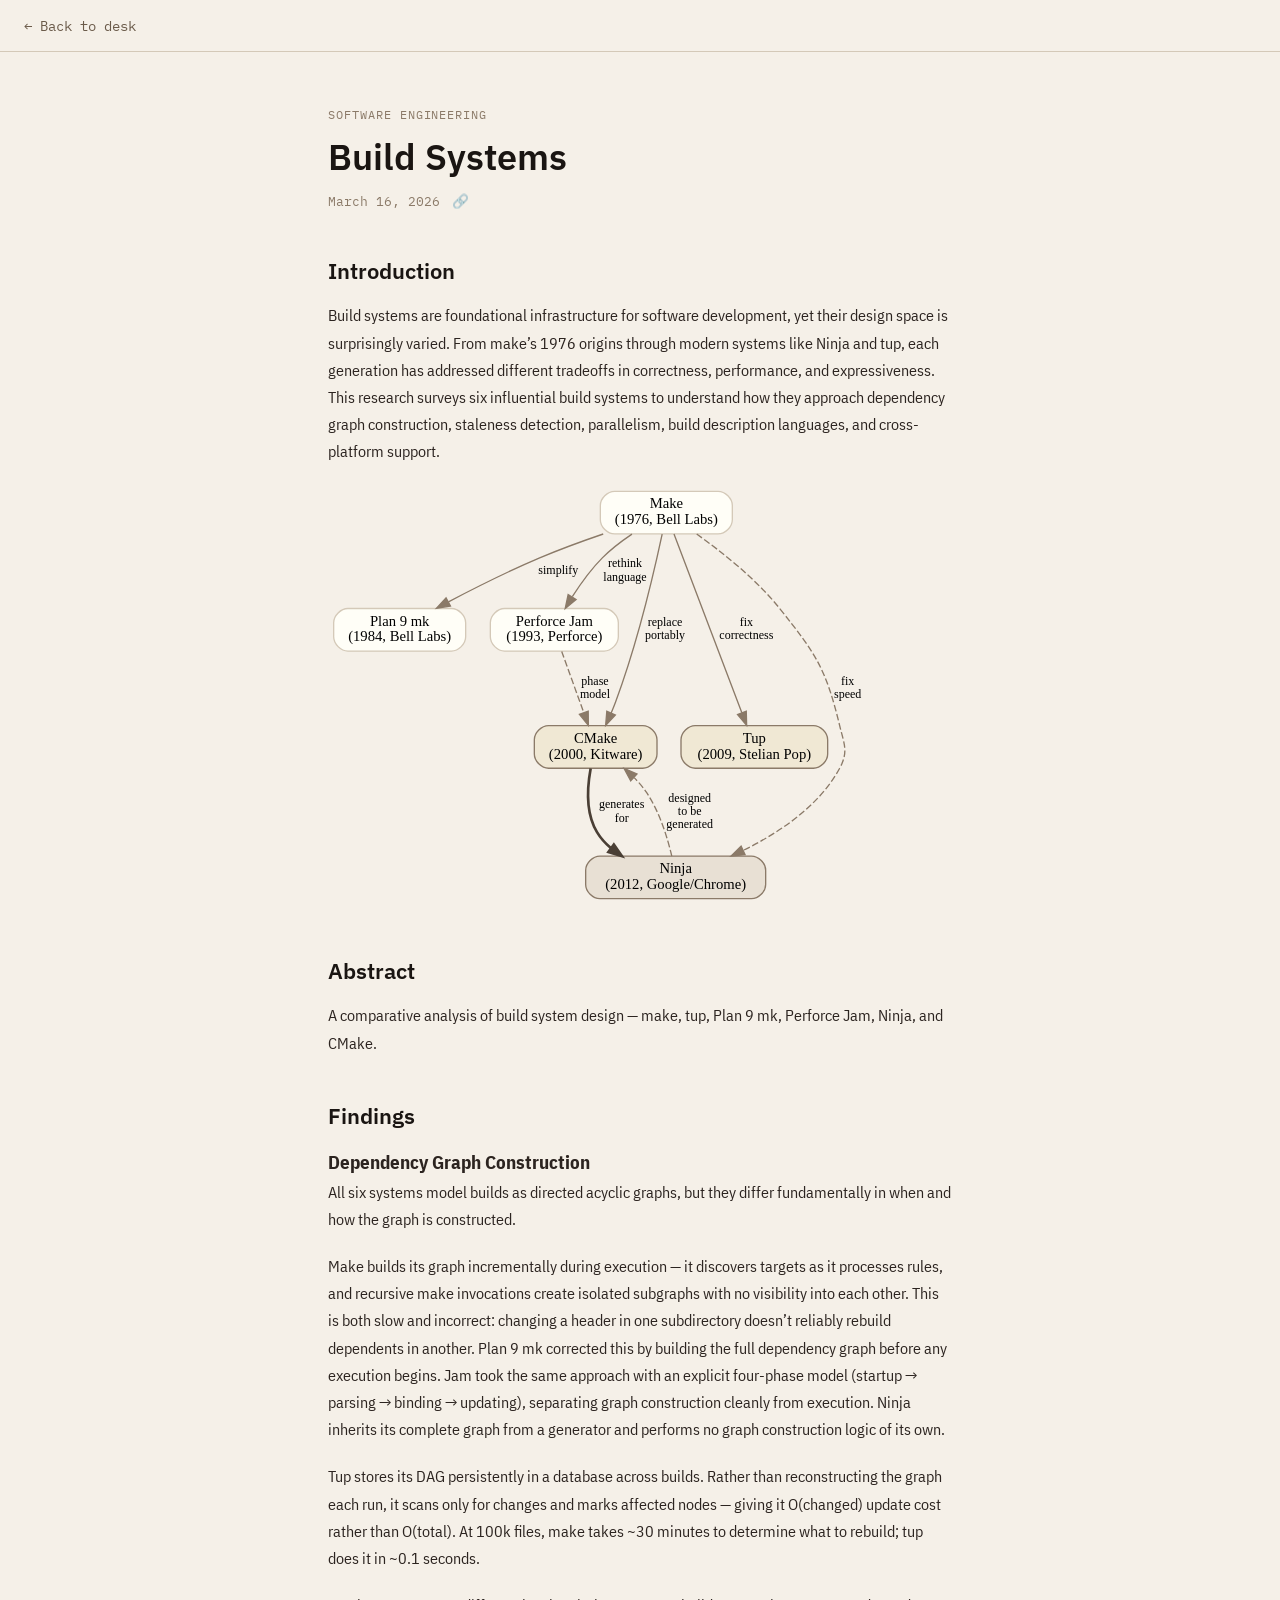
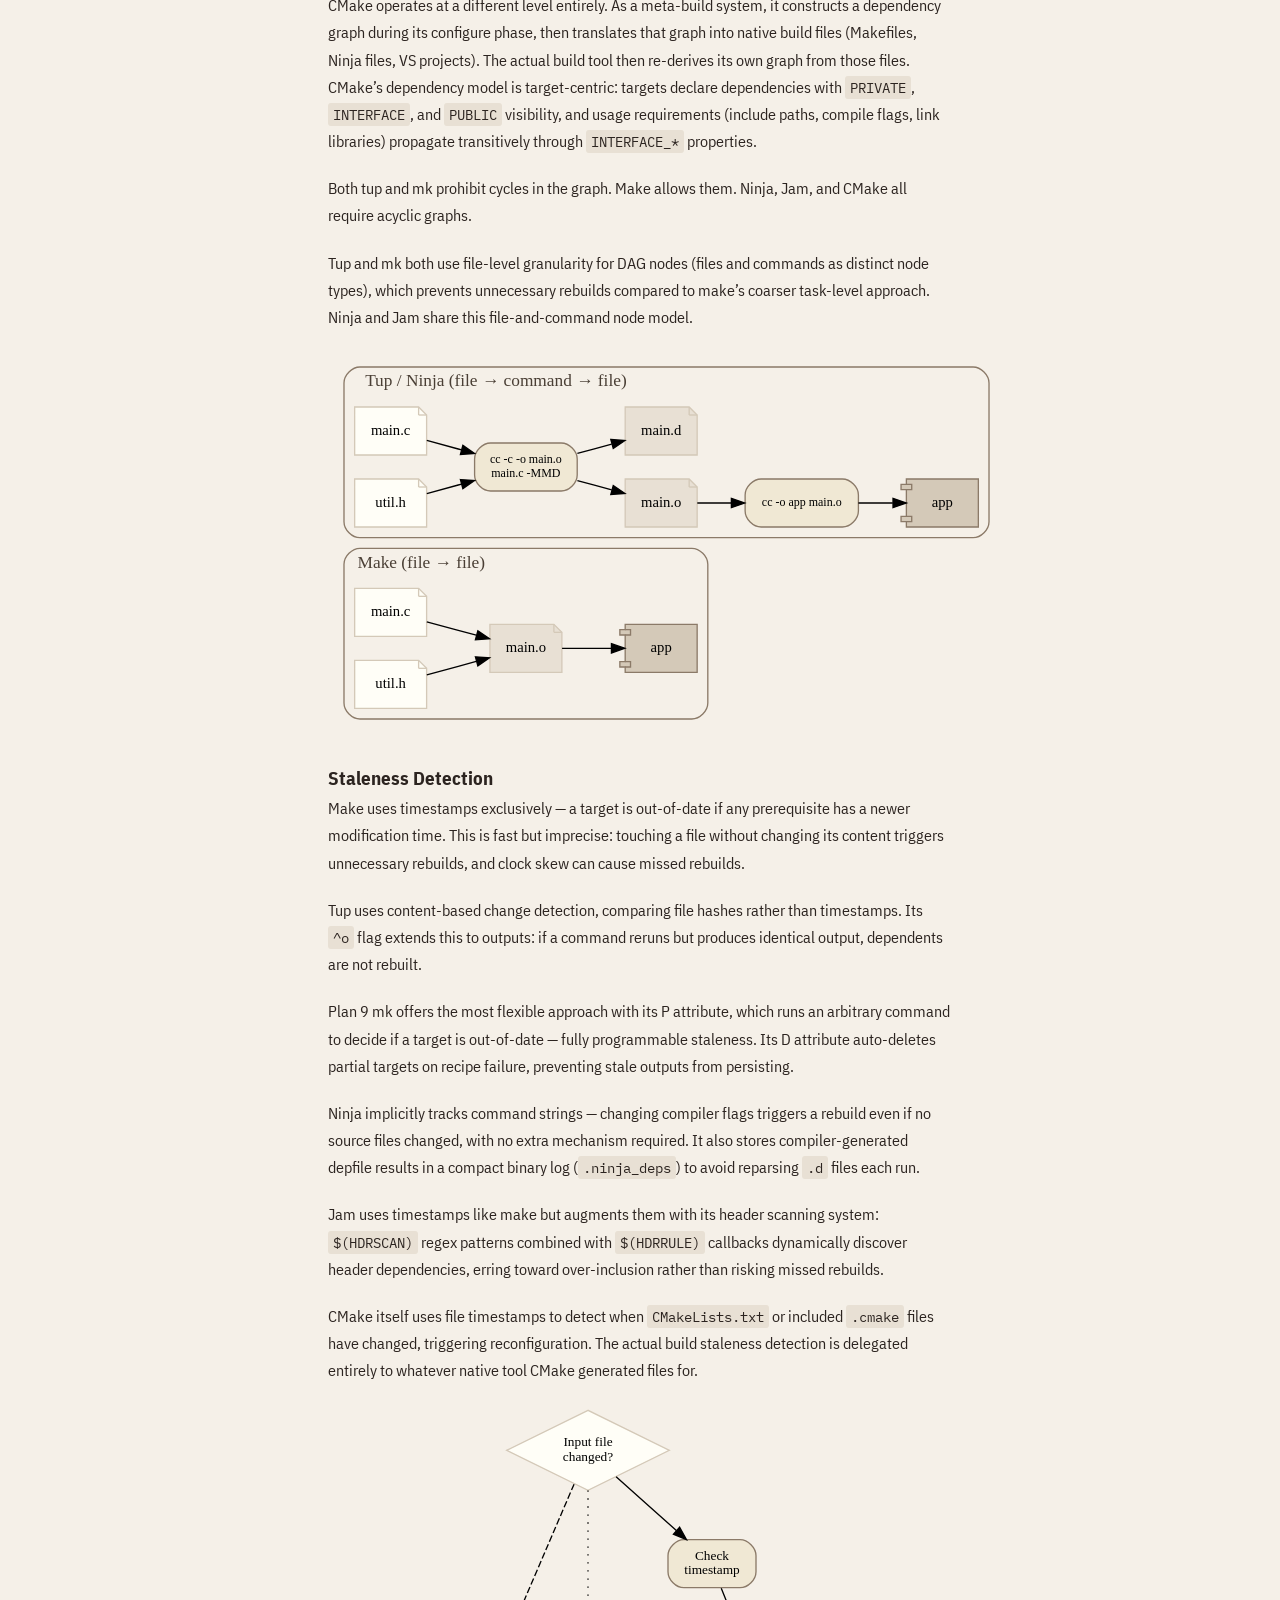
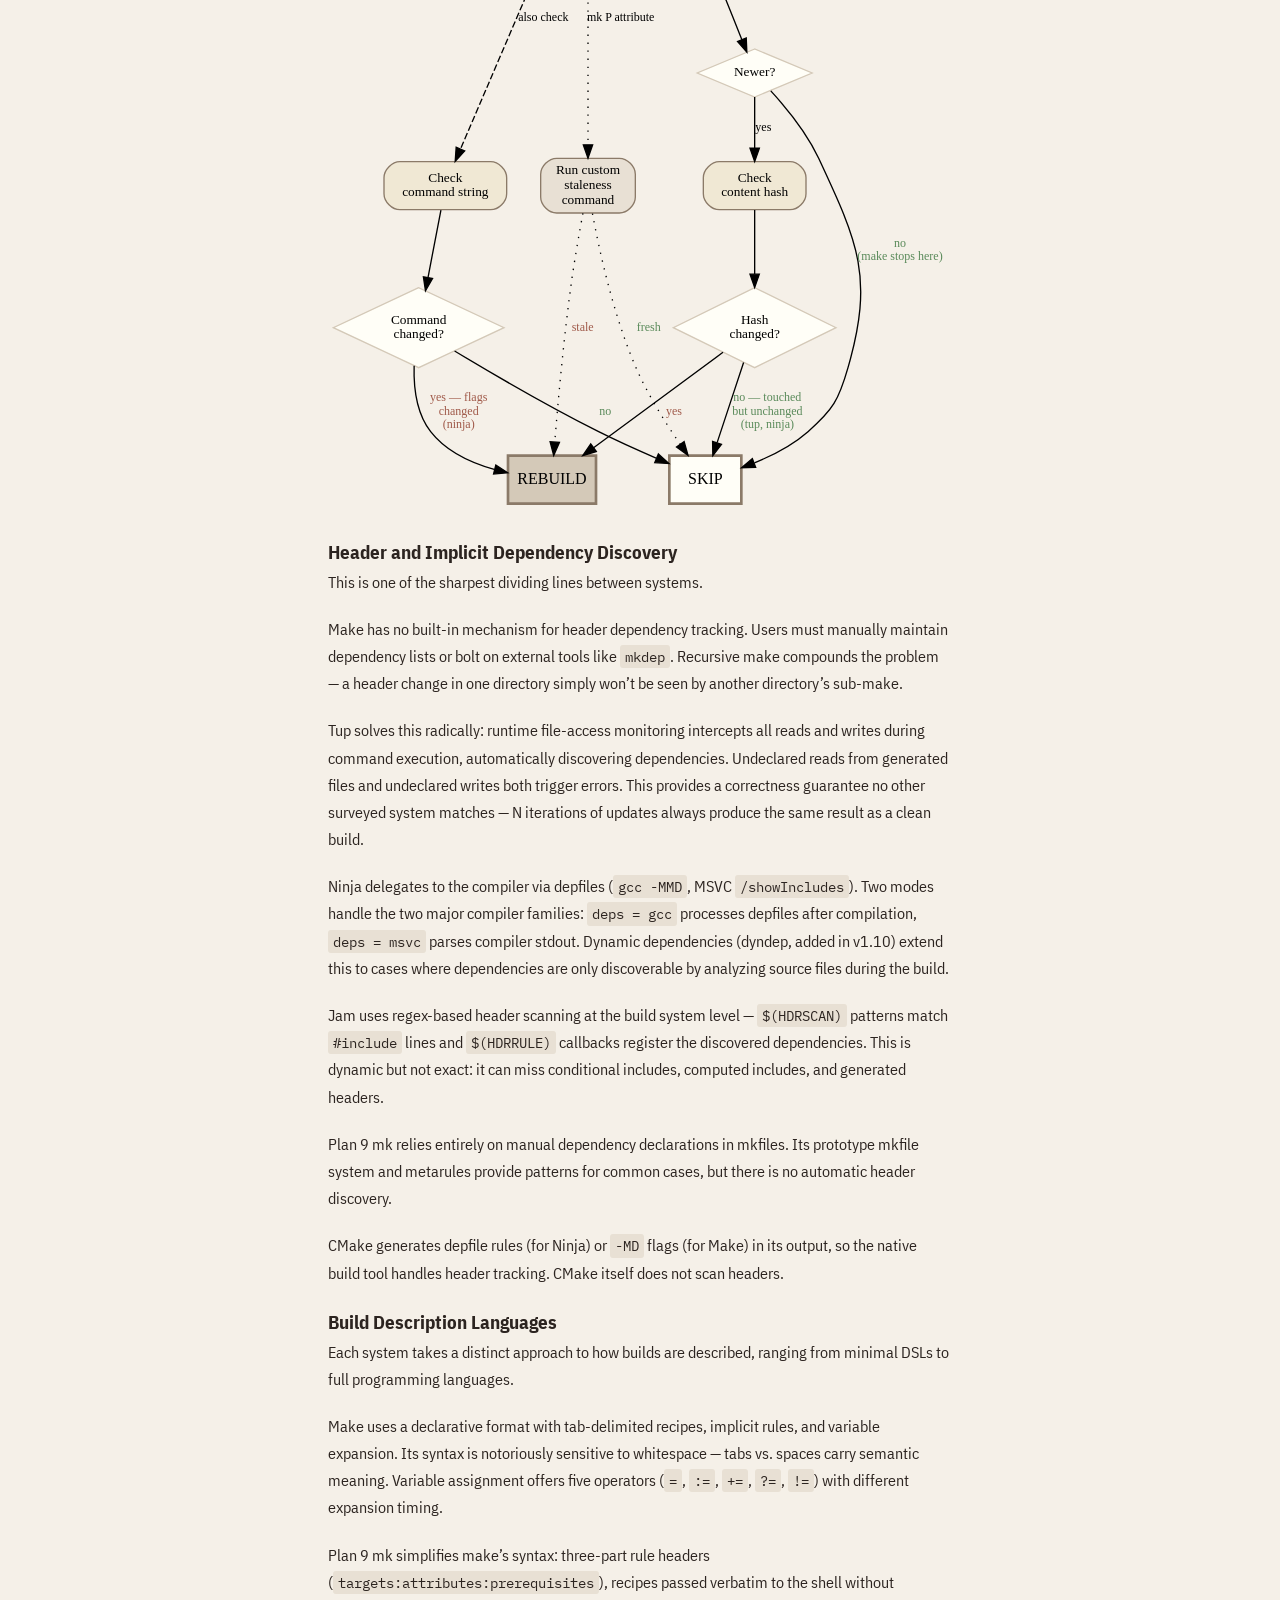
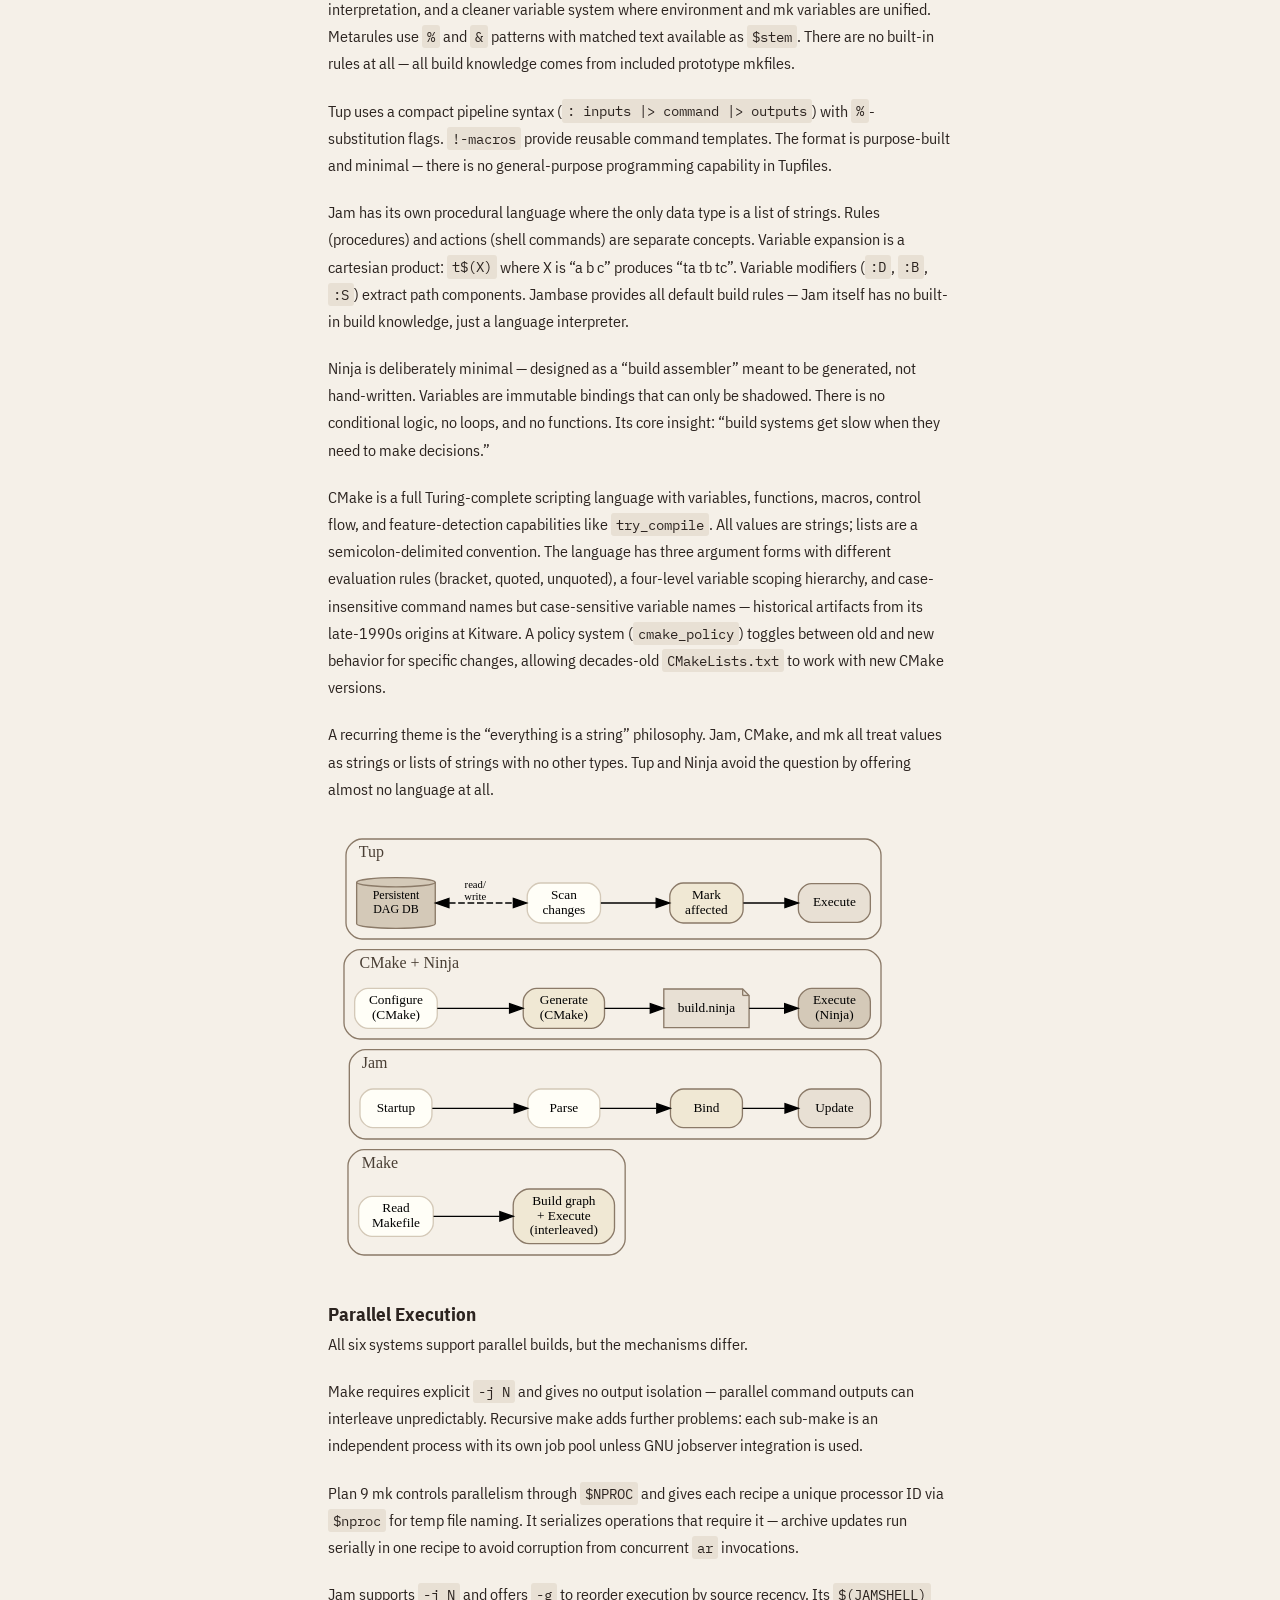
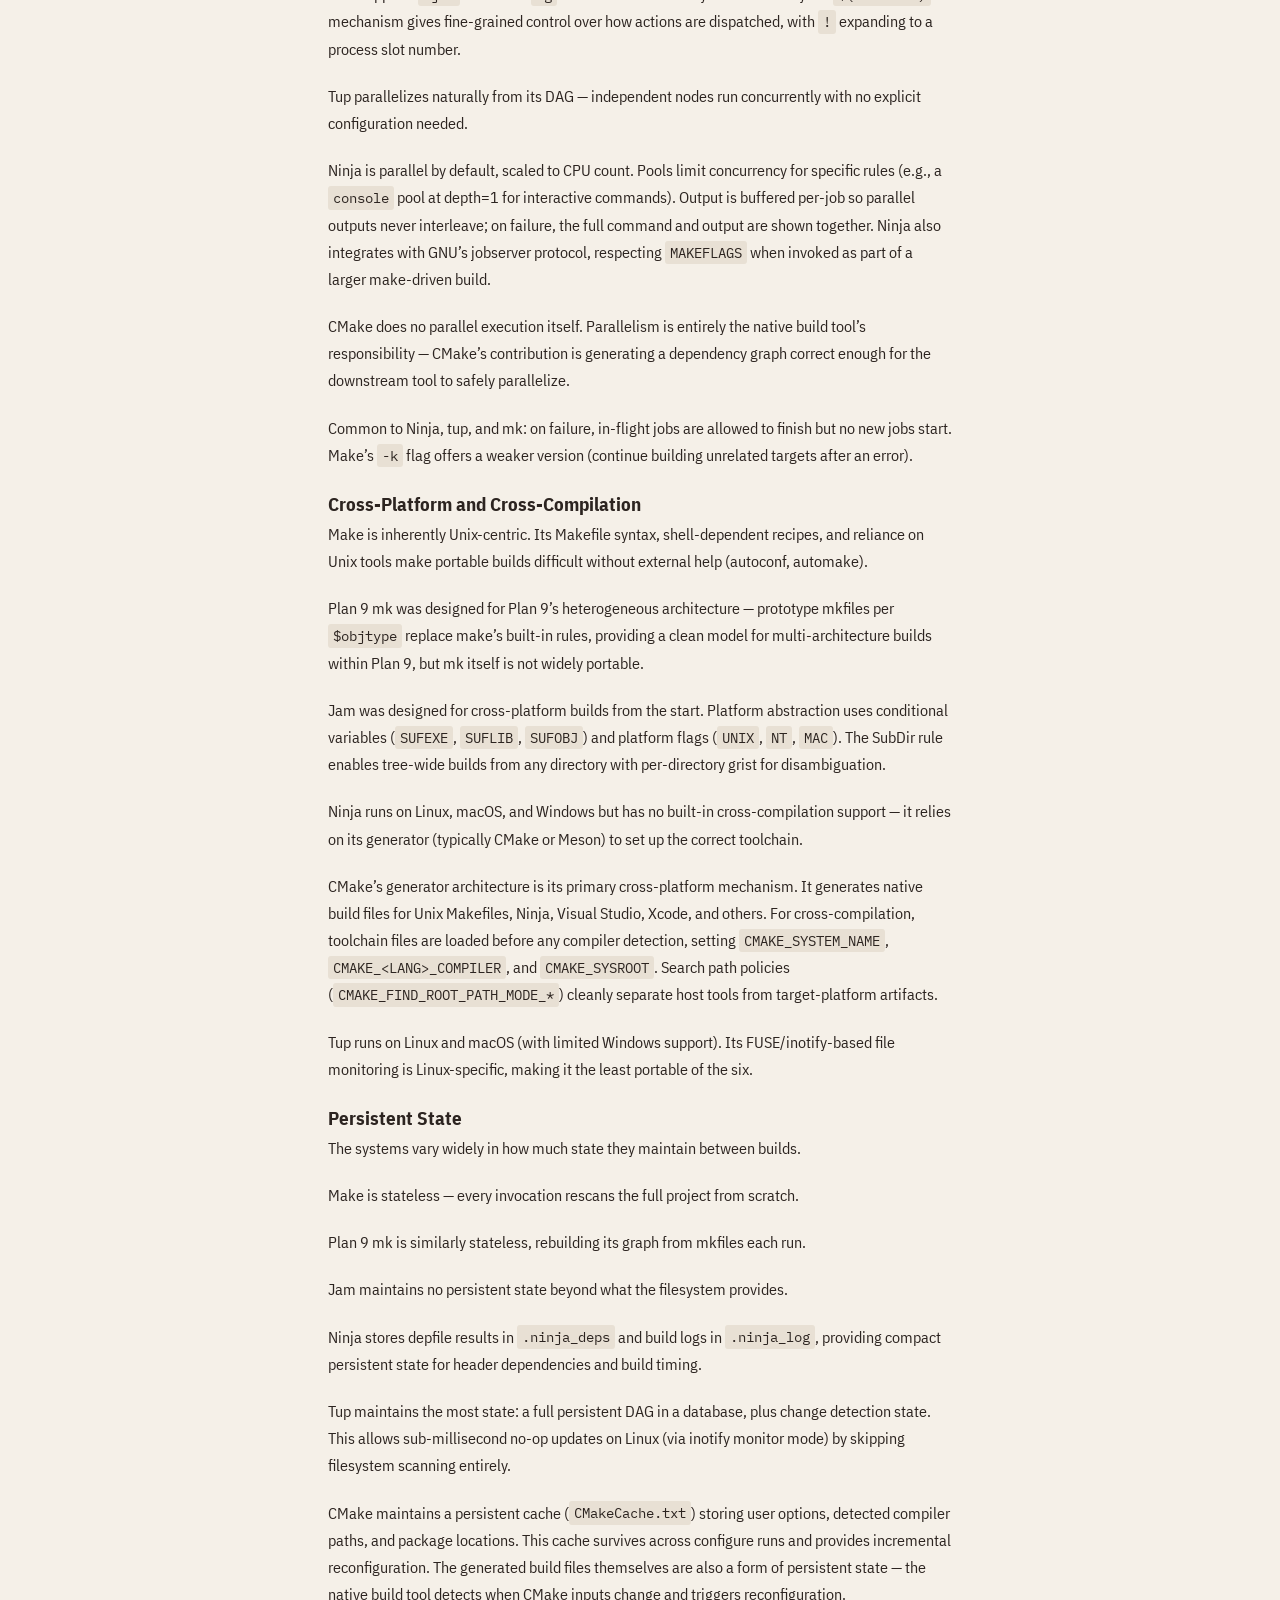
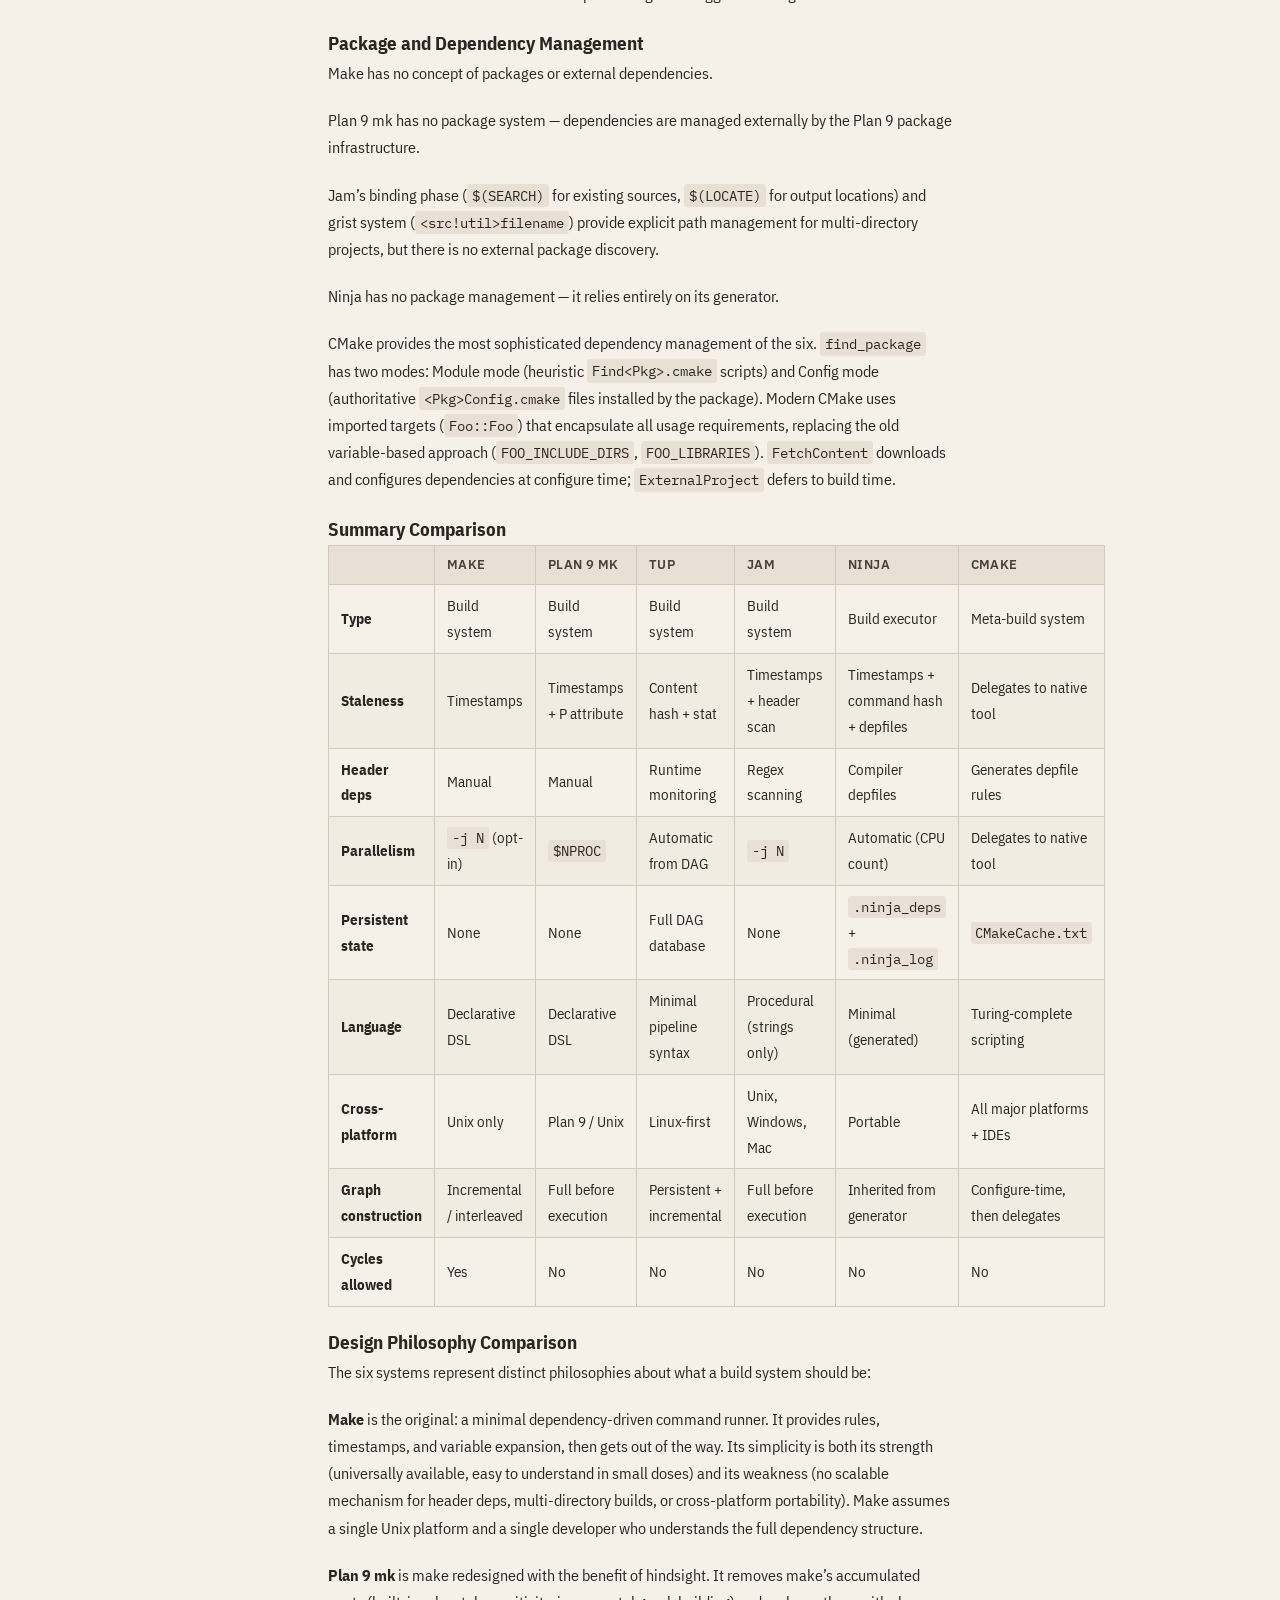
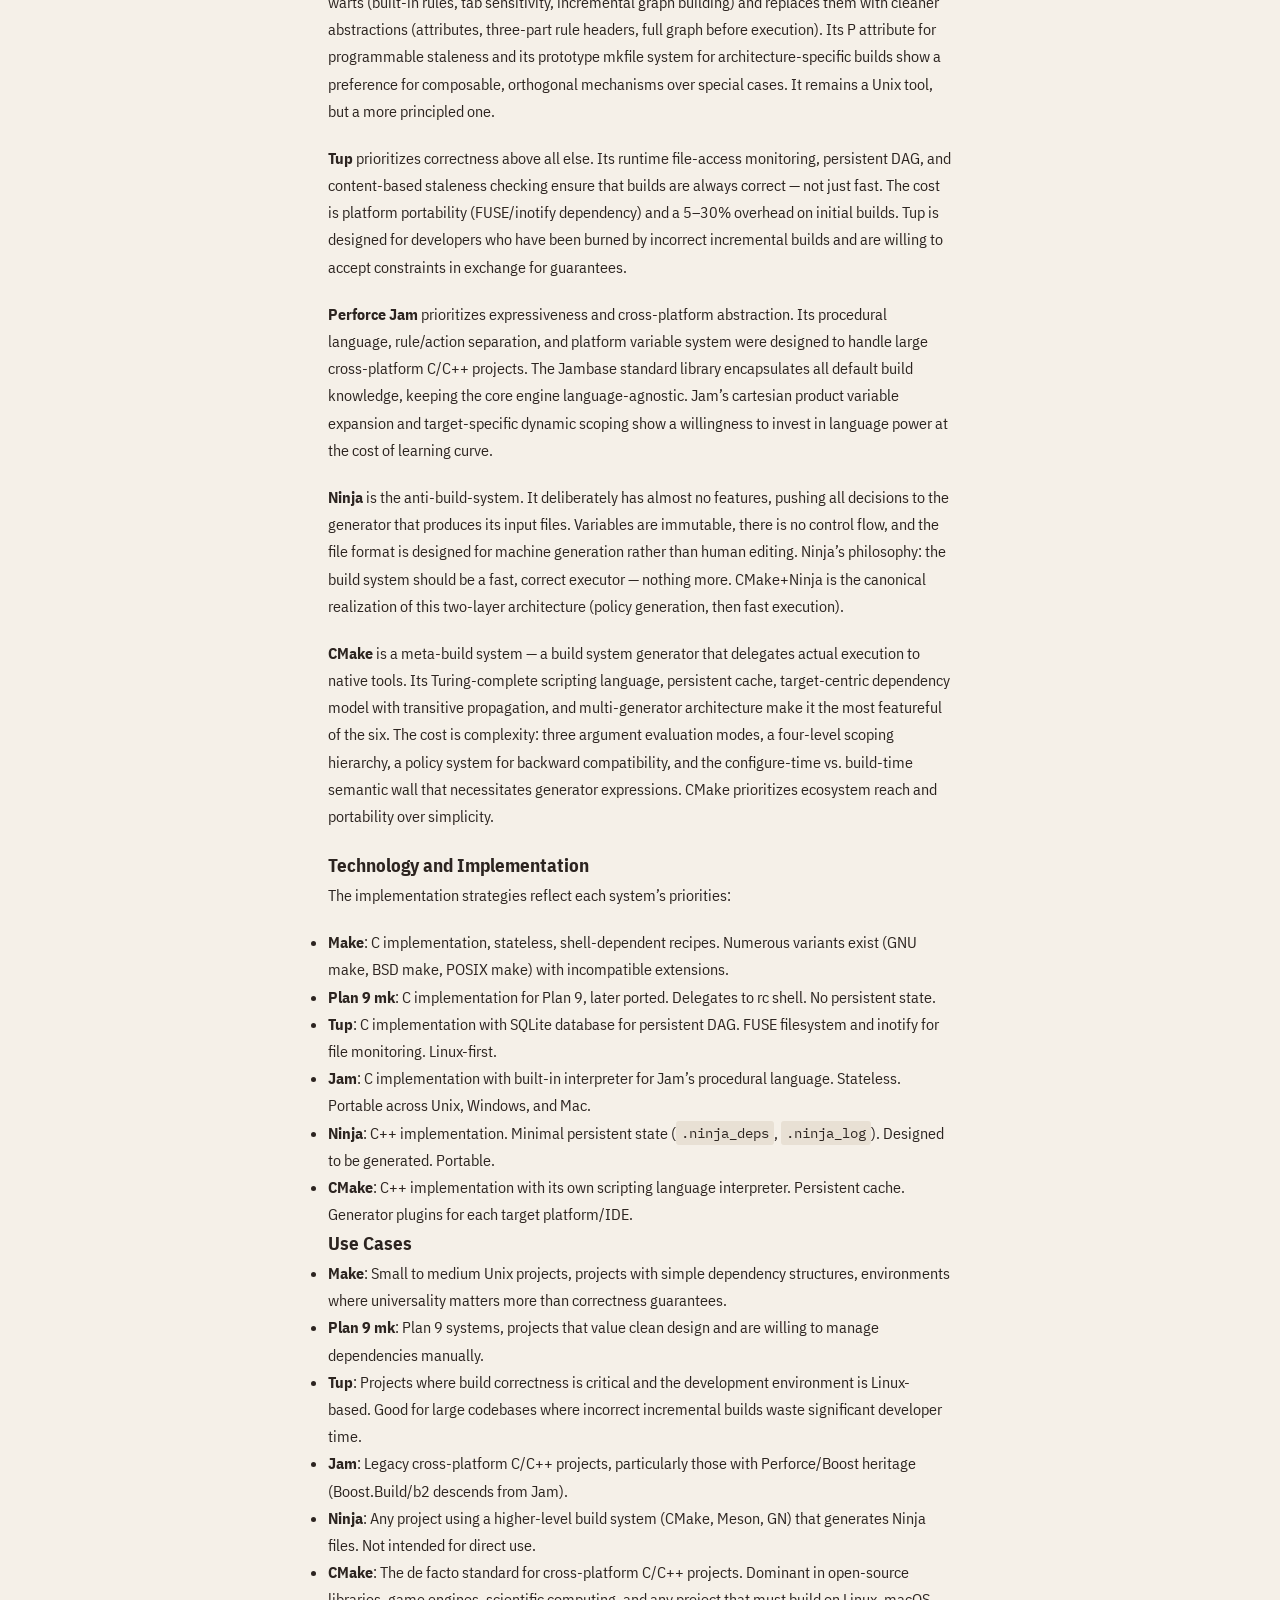
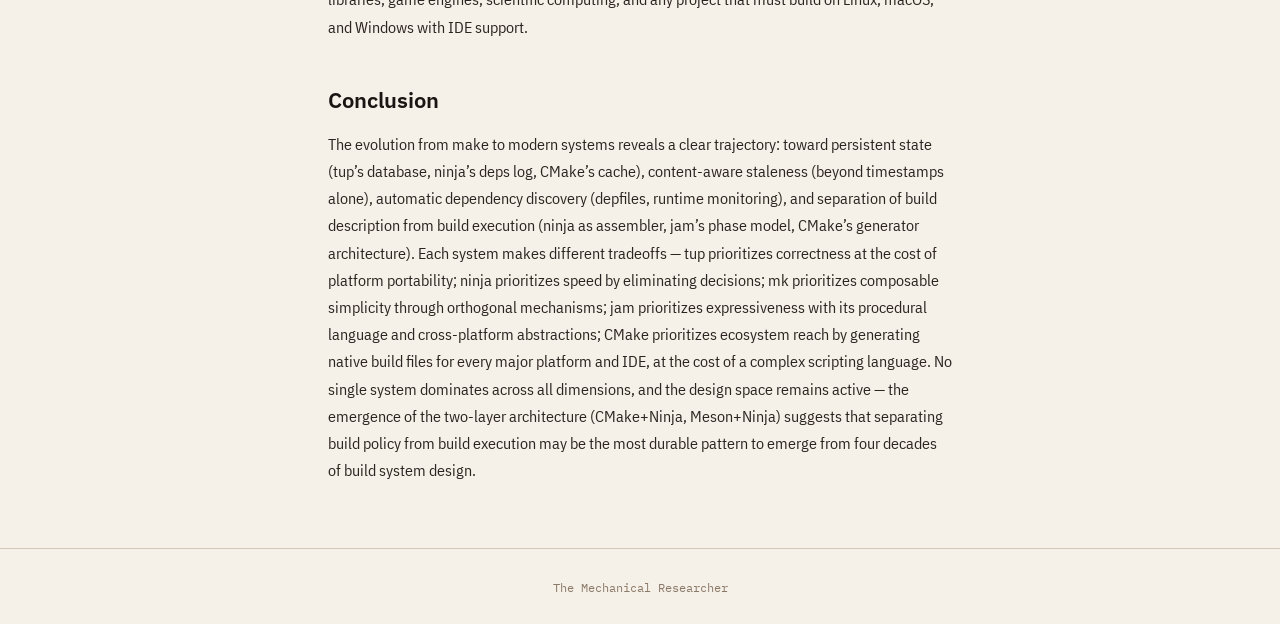
==== build-systems/index.html @ 3926db24 "deploy: 2026-03-17 06:07:48 UTC" ====
<!DOCTYPE html>
<html lang="en">
<head>
  <meta charset="utf-8">
  <meta name="viewport" content="width=device-width, initial-scale=1">
  <title>Build Systems — The Mechanical Researcher</title>
  <link rel="stylesheet" href="../static/css/article.css">
  <link rel="stylesheet" href="https://fonts.googleapis.com/css2?family=IBM+Plex+Sans:wght@400;600&family=IBM+Plex+Sans+Condensed:wght@400;600&family=IBM+Plex+Mono:wght@400&display=swap">
</head>
<body>
  <nav class="top-bar">
    <a href="../index.html" class="back-link">&larr; Back to desk</a>
  </nav>
  <article class="research-article">
    <header>
      <span class="article-category">software engineering</span>
      <h1>Build Systems</h1>
      <div class="article-meta">
        <time datetime="2026-03-16">March 16, 2026</time>
        <a href="#" class="permalink" title="Copy permalink">&#x1f517;</a>
      </div>
    </header>
    <script>
      document.querySelector('.permalink').addEventListener('click', function(e) {
        e.preventDefault();
        var url = window.location.href.replace(/#.*$/, '');
        navigator.clipboard.writeText(url).then(function() {
          var el = e.target;
          el.textContent = '\u2713';
          el.classList.add('copied');
          setTimeout(function() {
            el.textContent = '\uD83D\uDD17';
            el.classList.remove('copied');
          }, 1500);
        });
      });
    </script>
    <div class="article-body">
      
<h2 id="introduction">Introduction</h2>
<p>Build systems are foundational infrastructure for software development, yet their design space is surprisingly varied. From make&#8217;s 1976 origins through modern systems like Ninja and tup, each generation has addressed different tradeoffs in correctness, performance, and expressiveness. This research surveys six influential build systems to understand how they approach dependency graph construction, staleness detection, parallelism, build description languages, and cross-platform support.</p>
<p><img src="lineage.svg" alt="Build system lineage and influence graph"></p>
<h2 id="abstract">Abstract</h2>
<p>A comparative analysis of build system design — make, tup, Plan 9 mk, Perforce Jam, Ninja, and CMake.</p>
<h2 id="findings">Findings</h2>
<h3 id="dependency-graph-construction">Dependency Graph Construction</h3>
<p>All six systems model builds as directed acyclic graphs, but they differ fundamentally in when and how the graph is constructed.</p>
<p>Make builds its graph incrementally during execution — it discovers targets as it processes rules, and recursive make invocations create isolated subgraphs with no visibility into each other. This is both slow and incorrect: changing a header in one subdirectory doesn&#8217;t reliably rebuild dependents in another. Plan 9 mk corrected this by building the full dependency graph before any execution begins. Jam took the same approach with an explicit four-phase model (startup → parsing → binding → updating), separating graph construction cleanly from execution. Ninja inherits its complete graph from a generator and performs no graph construction logic of its own.</p>
<p>Tup stores its DAG persistently in a database across builds. Rather than reconstructing the graph each run, it scans only for changes and marks affected nodes — giving it O(changed) update cost rather than O(total). At 100k files, make takes ~30 minutes to determine what to rebuild; tup does it in ~0.1 seconds.</p>
<p>CMake operates at a different level entirely. As a meta-build system, it constructs a dependency graph during its configure phase, then translates that graph into native build files (Makefiles, Ninja files, VS projects). The actual build tool then re-derives its own graph from those files. CMake&#8217;s dependency model is target-centric: targets declare dependencies with <code>PRIVATE</code>, <code>INTERFACE</code>, and <code>PUBLIC</code> visibility, and usage requirements (include paths, compile flags, link libraries) propagate transitively through <code>INTERFACE_*</code> properties.</p>
<p>Both tup and mk prohibit cycles in the graph. Make allows them. Ninja, Jam, and CMake all require acyclic graphs.</p>
<p>Tup and mk both use file-level granularity for DAG nodes (files and commands as distinct node types), which prevents unnecessary rebuilds compared to make&#8217;s coarser task-level approach. Ninja and Jam share this file-and-command node model.</p>
<p><img src="dag-models.svg" alt="DAG node models: make vs tup/ninja"></p>
<h3 id="staleness-detection">Staleness Detection</h3>
<p>Make uses timestamps exclusively — a target is out-of-date if any prerequisite has a newer modification time. This is fast but imprecise: touching a file without changing its content triggers unnecessary rebuilds, and clock skew can cause missed rebuilds.</p>
<p>Tup uses content-based change detection, comparing file hashes rather than timestamps. Its <code>^o</code> flag extends this to outputs: if a command reruns but produces identical output, dependents are not rebuilt.</p>
<p>Plan 9 mk offers the most flexible approach with its P attribute, which runs an arbitrary command to decide if a target is out-of-date — fully programmable staleness. Its D attribute auto-deletes partial targets on recipe failure, preventing stale outputs from persisting.</p>
<p>Ninja implicitly tracks command strings — changing compiler flags triggers a rebuild even if no source files changed, with no extra mechanism required. It also stores compiler-generated depfile results in a compact binary log (<code>.ninja_deps</code>) to avoid reparsing <code>.d</code> files each run.</p>
<p>Jam uses timestamps like make but augments them with its header scanning system: <code>$(HDRSCAN)</code> regex patterns combined with <code>$(HDRRULE)</code> callbacks dynamically discover header dependencies, erring toward over-inclusion rather than risking missed rebuilds.</p>
<p>CMake itself uses file timestamps to detect when <code>CMakeLists.txt</code> or included <code>.cmake</code> files have changed, triggering reconfiguration. The actual build staleness detection is delegated entirely to whatever native tool CMake generated files for.</p>
<p><img src="staleness.svg" alt="Staleness detection decision flowchart"></p>
<h3 id="header-and-implicit-dependency-discovery">Header and Implicit Dependency Discovery</h3>
<p>This is one of the sharpest dividing lines between systems.</p>
<p>Make has no built-in mechanism for header dependency tracking. Users must manually maintain dependency lists or bolt on external tools like <code>mkdep</code>. Recursive make compounds the problem — a header change in one directory simply won&#8217;t be seen by another directory&#8217;s sub-make.</p>
<p>Tup solves this radically: runtime file-access monitoring intercepts all reads and writes during command execution, automatically discovering dependencies. Undeclared reads from generated files and undeclared writes both trigger errors. This provides a correctness guarantee no other surveyed system matches — N iterations of updates always produce the same result as a clean build.</p>
<p>Ninja delegates to the compiler via depfiles (<code>gcc -MMD</code>, MSVC <code>&#47;showIncludes</code>). Two modes handle the two major compiler families: <code>deps = gcc</code> processes depfiles after compilation, <code>deps = msvc</code> parses compiler stdout. Dynamic dependencies (dyndep, added in v1.10) extend this to cases where dependencies are only discoverable by analyzing source files during the build.</p>
<p>Jam uses regex-based header scanning at the build system level — <code>$(HDRSCAN)</code> patterns match <code>#include</code> lines and <code>$(HDRRULE)</code> callbacks register the discovered dependencies. This is dynamic but not exact: it can miss conditional includes, computed includes, and generated headers.</p>
<p>Plan 9 mk relies entirely on manual dependency declarations in mkfiles. Its prototype mkfile system and metarules provide patterns for common cases, but there is no automatic header discovery.</p>
<p>CMake generates depfile rules (for Ninja) or <code>-MD</code> flags (for Make) in its output, so the native build tool handles header tracking. CMake itself does not scan headers.</p>
<h3 id="build-description-languages">Build Description Languages</h3>
<p>Each system takes a distinct approach to how builds are described, ranging from minimal DSLs to full programming languages.</p>
<p>Make uses a declarative format with tab-delimited recipes, implicit rules, and variable expansion. Its syntax is notoriously sensitive to whitespace — tabs vs. spaces carry semantic meaning. Variable assignment offers five operators (<code>=</code>, <code>:=</code>, <code>+=</code>, <code>?=</code>, <code>!=</code>) with different expansion timing.</p>
<p>Plan 9 mk simplifies make&#8217;s syntax: three-part rule headers (<code>targets:attributes:prerequisites</code>), recipes passed verbatim to the shell without interpretation, and a cleaner variable system where environment and mk variables are unified. Metarules use <code>%</code> and <code>&#38;</code> patterns with matched text available as <code>$stem</code>. There are no built-in rules at all — all build knowledge comes from included prototype mkfiles.</p>
<p>Tup uses a compact pipeline syntax (<code>: inputs |&#62; command |&#62; outputs</code>) with <code>%</code>-substitution flags. <code>!-macros</code> provide reusable command templates. The format is purpose-built and minimal — there is no general-purpose programming capability in Tupfiles.</p>
<p>Jam has its own procedural language where the only data type is a list of strings. Rules (procedures) and actions (shell commands) are separate concepts. Variable expansion is a cartesian product: <code>t$(X)</code> where X is &#8220;a b c&#8221; produces &#8220;ta tb tc&#8221;. Variable modifiers (<code>:D</code>, <code>:B</code>, <code>:S</code>) extract path components. Jambase provides all default build rules — Jam itself has no built-in build knowledge, just a language interpreter.</p>
<p>Ninja is deliberately minimal — designed as a &#8220;build assembler&#8221; meant to be generated, not hand-written. Variables are immutable bindings that can only be shadowed. There is no conditional logic, no loops, and no functions. Its core insight: &#8220;build systems get slow when they need to make decisions.&#8221;</p>
<p>CMake is a full Turing-complete scripting language with variables, functions, macros, control flow, and feature-detection capabilities like <code>try_compile</code>. All values are strings; lists are a semicolon-delimited convention. The language has three argument forms with different evaluation rules (bracket, quoted, unquoted), a four-level variable scoping hierarchy, and case-insensitive command names but case-sensitive variable names — historical artifacts from its late-1990s origins at Kitware. A policy system (<code>cmake_policy</code>) toggles between old and new behavior for specific changes, allowing decades-old <code>CMakeLists.txt</code> to work with new CMake versions.</p>
<p>A recurring theme is the &#8220;everything is a string&#8221; philosophy. Jam, CMake, and mk all treat values as strings or lists of strings with no other types. Tup and Ninja avoid the question by offering almost no language at all.</p>
<p><img src="phases.svg" alt="Execution phase models compared"></p>
<h3 id="parallel-execution">Parallel Execution</h3>
<p>All six systems support parallel builds, but the mechanisms differ.</p>
<p>Make requires explicit <code>-j N</code> and gives no output isolation — parallel command outputs can interleave unpredictably. Recursive make adds further problems: each sub-make is an independent process with its own job pool unless GNU jobserver integration is used.</p>
<p>Plan 9 mk controls parallelism through <code>$NPROC</code> and gives each recipe a unique processor ID via <code>$nproc</code> for temp file naming. It serializes operations that require it — archive updates run serially in one recipe to avoid corruption from concurrent <code>ar</code> invocations.</p>
<p>Jam supports <code>-j N</code> and offers <code>-g</code> to reorder execution by source recency. Its <code>$(JAMSHELL)</code> mechanism gives fine-grained control over how actions are dispatched, with <code>!</code> expanding to a process slot number.</p>
<p>Tup parallelizes naturally from its DAG — independent nodes run concurrently with no explicit configuration needed.</p>
<p>Ninja is parallel by default, scaled to CPU count. Pools limit concurrency for specific rules (e.g., a <code>console</code> pool at depth=1 for interactive commands). Output is buffered per-job so parallel outputs never interleave; on failure, the full command and output are shown together. Ninja also integrates with GNU&#8217;s jobserver protocol, respecting <code>MAKEFLAGS</code> when invoked as part of a larger make-driven build.</p>
<p>CMake does no parallel execution itself. Parallelism is entirely the native build tool&#8217;s responsibility — CMake&#8217;s contribution is generating a dependency graph correct enough for the downstream tool to safely parallelize.</p>
<p>Common to Ninja, tup, and mk: on failure, in-flight jobs are allowed to finish but no new jobs start. Make&#8217;s <code>-k</code> flag offers a weaker version (continue building unrelated targets after an error).</p>
<h3 id="cross-platform-and-cross-compilation">Cross-Platform and Cross-Compilation</h3>
<p>Make is inherently Unix-centric. Its Makefile syntax, shell-dependent recipes, and reliance on Unix tools make portable builds difficult without external help (autoconf, automake).</p>
<p>Plan 9 mk was designed for Plan 9&#8217;s heterogeneous architecture — prototype mkfiles per <code>$objtype</code> replace make&#8217;s built-in rules, providing a clean model for multi-architecture builds within Plan 9, but mk itself is not widely portable.</p>
<p>Jam was designed for cross-platform builds from the start. Platform abstraction uses conditional variables (<code>SUFEXE</code>, <code>SUFLIB</code>, <code>SUFOBJ</code>) and platform flags (<code>UNIX</code>, <code>NT</code>, <code>MAC</code>). The SubDir rule enables tree-wide builds from any directory with per-directory grist for disambiguation.</p>
<p>Ninja runs on Linux, macOS, and Windows but has no built-in cross-compilation support — it relies on its generator (typically CMake or Meson) to set up the correct toolchain.</p>
<p>CMake&#8217;s generator architecture is its primary cross-platform mechanism. It generates native build files for Unix Makefiles, Ninja, Visual Studio, Xcode, and others. For cross-compilation, toolchain files are loaded before any compiler detection, setting <code>CMAKE_SYSTEM_NAME</code>, <code>CMAKE_&#60;LANG&#62;_COMPILER</code>, and <code>CMAKE_SYSROOT</code>. Search path policies (<code>CMAKE_FIND_ROOT_PATH_MODE_*</code>) cleanly separate host tools from target-platform artifacts.</p>
<p>Tup runs on Linux and macOS (with limited Windows support). Its FUSE&#47;inotify-based file monitoring is Linux-specific, making it the least portable of the six.</p>
<h3 id="persistent-state">Persistent State</h3>
<p>The systems vary widely in how much state they maintain between builds.</p>
<p>Make is stateless — every invocation rescans the full project from scratch.</p>
<p>Plan 9 mk is similarly stateless, rebuilding its graph from mkfiles each run.</p>
<p>Jam maintains no persistent state beyond what the filesystem provides.</p>
<p>Ninja stores depfile results in <code>.ninja_deps</code> and build logs in <code>.ninja_log</code>, providing compact persistent state for header dependencies and build timing.</p>
<p>Tup maintains the most state: a full persistent DAG in a database, plus change detection state. This allows sub-millisecond no-op updates on Linux (via inotify monitor mode) by skipping filesystem scanning entirely.</p>
<p>CMake maintains a persistent cache (<code>CMakeCache.txt</code>) storing user options, detected compiler paths, and package locations. This cache survives across configure runs and provides incremental reconfiguration. The generated build files themselves are also a form of persistent state — the native build tool detects when CMake inputs change and triggers reconfiguration.</p>
<h3 id="package-and-dependency-management">Package and Dependency Management</h3>
<p>Make has no concept of packages or external dependencies.</p>
<p>Plan 9 mk has no package system — dependencies are managed externally by the Plan 9 package infrastructure.</p>
<p>Jam&#8217;s binding phase (<code>$(SEARCH)</code> for existing sources, <code>$(LOCATE)</code> for output locations) and grist system (<code>&#60;src!util&#62;filename</code>) provide explicit path management for multi-directory projects, but there is no external package discovery.</p>
<p>Ninja has no package management — it relies entirely on its generator.</p>
<p>CMake provides the most sophisticated dependency management of the six. <code>find_package</code> has two modes: Module mode (heuristic <code>Find&#60;Pkg&#62;.cmake</code> scripts) and Config mode (authoritative <code>&#60;Pkg&#62;Config.cmake</code> files installed by the package). Modern CMake uses imported targets (<code>Foo::Foo</code>) that encapsulate all usage requirements, replacing the old variable-based approach (<code>FOO_INCLUDE_DIRS</code>, <code>FOO_LIBRARIES</code>). <code>FetchContent</code> downloads and configures dependencies at configure time; <code>ExternalProject</code> defers to build time.</p>
<h3 id="summary-comparison">Summary Comparison</h3>
<table>
<thead>
<tr>
<th></th>
<th>Make</th>
<th>Plan 9 mk</th>
<th>Tup</th>
<th>Jam</th>
<th>Ninja</th>
<th>CMake</th>
</tr>
</thead>
<tbody>
<tr>
<td><strong>Type</strong></td>
<td>Build system</td>
<td>Build system</td>
<td>Build system</td>
<td>Build system</td>
<td>Build executor</td>
<td>Meta-build system</td>
</tr>
<tr>
<td><strong>Staleness</strong></td>
<td>Timestamps</td>
<td>Timestamps + P attribute</td>
<td>Content hash + stat</td>
<td>Timestamps + header scan</td>
<td>Timestamps + command hash + depfiles</td>
<td>Delegates to native tool</td>
</tr>
<tr>
<td><strong>Header deps</strong></td>
<td>Manual</td>
<td>Manual</td>
<td>Runtime monitoring</td>
<td>Regex scanning</td>
<td>Compiler depfiles</td>
<td>Generates depfile rules</td>
</tr>
<tr>
<td><strong>Parallelism</strong></td>
<td><code>-j N</code> (opt-in)</td>
<td><code>$NPROC</code></td>
<td>Automatic from DAG</td>
<td><code>-j N</code></td>
<td>Automatic (CPU count)</td>
<td>Delegates to native tool</td>
</tr>
<tr>
<td><strong>Persistent state</strong></td>
<td>None</td>
<td>None</td>
<td>Full DAG database</td>
<td>None</td>
<td><code>.ninja_deps</code> + <code>.ninja_log</code></td>
<td><code>CMakeCache.txt</code></td>
</tr>
<tr>
<td><strong>Language</strong></td>
<td>Declarative DSL</td>
<td>Declarative DSL</td>
<td>Minimal pipeline syntax</td>
<td>Procedural (strings only)</td>
<td>Minimal (generated)</td>
<td>Turing-complete scripting</td>
</tr>
<tr>
<td><strong>Cross-platform</strong></td>
<td>Unix only</td>
<td>Plan 9 &#47; Unix</td>
<td>Linux-first</td>
<td>Unix, Windows, Mac</td>
<td>Portable</td>
<td>All major platforms + IDEs</td>
</tr>
<tr>
<td><strong>Graph construction</strong></td>
<td>Incremental &#47; interleaved</td>
<td>Full before execution</td>
<td>Persistent + incremental</td>
<td>Full before execution</td>
<td>Inherited from generator</td>
<td>Configure-time, then delegates</td>
</tr>
<tr>
<td><strong>Cycles allowed</strong></td>
<td>Yes</td>
<td>No</td>
<td>No</td>
<td>No</td>
<td>No</td>
<td>No</td>
</tr>
</tbody>
</table>
<h3 id="design-philosophy-comparison">Design Philosophy Comparison</h3>
<p>The six systems represent distinct philosophies about what a build system should be:</p>
<p><strong>Make</strong> is the original: a minimal dependency-driven command runner. It provides rules, timestamps, and variable expansion, then gets out of the way. Its simplicity is both its strength (universally available, easy to understand in small doses) and its weakness (no scalable mechanism for header deps, multi-directory builds, or cross-platform portability). Make assumes a single Unix platform and a single developer who understands the full dependency structure.</p>
<p><strong>Plan 9 mk</strong> is make redesigned with the benefit of hindsight. It removes make&#8217;s accumulated warts (built-in rules, tab sensitivity, incremental graph building) and replaces them with cleaner abstractions (attributes, three-part rule headers, full graph before execution). Its P attribute for programmable staleness and its prototype mkfile system for architecture-specific builds show a preference for composable, orthogonal mechanisms over special cases. It remains a Unix tool, but a more principled one.</p>
<p><strong>Tup</strong> prioritizes correctness above all else. Its runtime file-access monitoring, persistent DAG, and content-based staleness checking ensure that builds are always correct — not just fast. The cost is platform portability (FUSE&#47;inotify dependency) and a 5–30% overhead on initial builds. Tup is designed for developers who have been burned by incorrect incremental builds and are willing to accept constraints in exchange for guarantees.</p>
<p><strong>Perforce Jam</strong> prioritizes expressiveness and cross-platform abstraction. Its procedural language, rule&#47;action separation, and platform variable system were designed to handle large cross-platform C&#47;C++ projects. The Jambase standard library encapsulates all default build knowledge, keeping the core engine language-agnostic. Jam&#8217;s cartesian product variable expansion and target-specific dynamic scoping show a willingness to invest in language power at the cost of learning curve.</p>
<p><strong>Ninja</strong> is the anti-build-system. It deliberately has almost no features, pushing all decisions to the generator that produces its input files. Variables are immutable, there is no control flow, and the file format is designed for machine generation rather than human editing. Ninja&#8217;s philosophy: the build system should be a fast, correct executor — nothing more. CMake+Ninja is the canonical realization of this two-layer architecture (policy generation, then fast execution).</p>
<p><strong>CMake</strong> is a meta-build system — a build system generator that delegates actual execution to native tools. Its Turing-complete scripting language, persistent cache, target-centric dependency model with transitive propagation, and multi-generator architecture make it the most featureful of the six. The cost is complexity: three argument evaluation modes, a four-level scoping hierarchy, a policy system for backward compatibility, and the configure-time vs. build-time semantic wall that necessitates generator expressions. CMake prioritizes ecosystem reach and portability over simplicity.</p>
<h3 id="technology-and-implementation">Technology and Implementation</h3>
<p>The implementation strategies reflect each system&#8217;s priorities:</p>
<ul>
<li><strong>Make</strong>: C implementation, stateless, shell-dependent recipes. Numerous variants exist (GNU make, BSD make, POSIX make) with incompatible extensions.</li>
<li><strong>Plan 9 mk</strong>: C implementation for Plan 9, later ported. Delegates to rc shell. No persistent state.</li>
<li><strong>Tup</strong>: C implementation with SQLite database for persistent DAG. FUSE filesystem and inotify for file monitoring. Linux-first.</li>
<li><strong>Jam</strong>: C implementation with built-in interpreter for Jam&#8217;s procedural language. Stateless. Portable across Unix, Windows, and Mac.</li>
<li><strong>Ninja</strong>: C++ implementation. Minimal persistent state (<code>.ninja_deps</code>, <code>.ninja_log</code>). Designed to be generated. Portable.</li>
<li><strong>CMake</strong>: C++ implementation with its own scripting language interpreter. Persistent cache. Generator plugins for each target platform&#47;IDE.</li>
</ul>
<h3 id="use-cases">Use Cases</h3>
<ul>
<li><strong>Make</strong>: Small to medium Unix projects, projects with simple dependency structures, environments where universality matters more than correctness guarantees.</li>
<li><strong>Plan 9 mk</strong>: Plan 9 systems, projects that value clean design and are willing to manage dependencies manually.</li>
<li><strong>Tup</strong>: Projects where build correctness is critical and the development environment is Linux-based. Good for large codebases where incorrect incremental builds waste significant developer time.</li>
<li><strong>Jam</strong>: Legacy cross-platform C&#47;C++ projects, particularly those with Perforce&#47;Boost heritage (Boost.Build&#47;b2 descends from Jam).</li>
<li><strong>Ninja</strong>: Any project using a higher-level build system (CMake, Meson, GN) that generates Ninja files. Not intended for direct use.</li>
<li><strong>CMake</strong>: The de facto standard for cross-platform C&#47;C++ projects. Dominant in open-source libraries, game engines, scientific computing, and any project that must build on Linux, macOS, and Windows with IDE support.</li>
</ul>
<h2 id="conclusion">Conclusion</h2>
<p>The evolution from make to modern systems reveals a clear trajectory: toward persistent state (tup&#8217;s database, ninja&#8217;s deps log, CMake&#8217;s cache), content-aware staleness (beyond timestamps alone), automatic dependency discovery (depfiles, runtime monitoring), and separation of build description from build execution (ninja as assembler, jam&#8217;s phase model, CMake&#8217;s generator architecture). Each system makes different tradeoffs — tup prioritizes correctness at the cost of platform portability; ninja prioritizes speed by eliminating decisions; mk prioritizes composable simplicity through orthogonal mechanisms; jam prioritizes expressiveness with its procedural language and cross-platform abstractions; CMake prioritizes ecosystem reach by generating native build files for every major platform and IDE, at the cost of a complex scripting language. No single system dominates across all dimensions, and the design space remains active — the emergence of the two-layer architecture (CMake+Ninja, Meson+Ninja) suggests that separating build policy from build execution may be the most durable pattern to emerge from four decades of build system design.</p>

    </div>
  </article>
  <footer class="bottom-bar">
    <span class="site-title">The Mechanical Researcher</span>
  </footer>
</body>
</html>
---- static/css/article.css ----
/* Article page styles — The Mechanical Researcher */

*, *::before, *::after {
  box-sizing: border-box;
  margin: 0;
  padding: 0;
}

body {
  font-family: 'IBM Plex Sans Condensed', sans-serif;
  background: #f5f0e8;
  color: #2c2420;
  line-height: 1.7;
}

.top-bar {
  position: sticky;
  top: 0;
  padding: 0.75rem 1.5rem;
  background: rgba(245, 240, 232, 0.95);
  backdrop-filter: blur(4px);
  border-bottom: 1px solid #d4c9b8;
  z-index: 10;
}

.back-link {
  font-family: 'IBM Plex Mono', monospace;
  font-size: 0.85rem;
  color: #6b5b4a;
  text-decoration: none;
}

.back-link:hover {
  color: #2c2420;
}

.research-article {
  max-width: 42rem;
  margin: 3rem auto;
  padding: 0 1.5rem;
}

.research-article header {
  margin-bottom: 2.5rem;
}

.article-category {
  font-family: 'IBM Plex Mono', monospace;
  font-size: 0.75rem;
  text-transform: uppercase;
  letter-spacing: 0.08em;
  color: #8b7a68;
}

.research-article h1 {
  font-family: 'IBM Plex Sans', sans-serif;
  font-size: 2.25rem;
  font-weight: 600;
  line-height: 1.2;
  margin-top: 0.5rem;
  color: #1a1512;
}

.article-meta {
  display: flex;
  align-items: center;
  gap: 0.75rem;
  margin-top: 0.75rem;
}

.research-article time {
  font-family: 'IBM Plex Mono', monospace;
  font-size: 0.8rem;
  color: #8b7a68;
}

.permalink {
  font-size: 0.85rem;
  text-decoration: none;
  color: #8b7a68;
  opacity: 0.6;
  transition: opacity 0.15s ease;
  cursor: pointer;
  line-height: 1;
}

.permalink:hover {
  opacity: 1;
}

.permalink.copied {
  color: #5a8a5a;
  opacity: 1;
}

.article-body h2 {
  font-family: 'IBM Plex Sans', sans-serif;
  font-size: 1.4rem;
  font-weight: 600;
  margin-top: 2.5rem;
  margin-bottom: 0.75rem;
  color: #1a1512;
}

.article-body p {
  margin-bottom: 1.25rem;
}

.article-body code {
  font-family: 'IBM Plex Mono', monospace;
  font-size: 0.9em;
  background: #e8e0d4;
  padding: 0.15em 0.35em;
  border-radius: 3px;
}

.article-body pre {
  background: #2c2420;
  color: #f5f0e8;
  padding: 1.25rem;
  border-radius: 8px;
  overflow-x: auto;
  margin-bottom: 1.25rem;
}

.article-body pre code {
  background: none;
  padding: 0;
  color: inherit;
}

.article-body table {
  width: 100%;
  border-collapse: collapse;
  margin-bottom: 1.25rem;
  font-size: 0.95em;
}

.article-body th,
.article-body td {
  padding: 0.5rem 0.75rem;
  border: 1px solid #d4c9b8;
  text-align: left;
}

.article-body th {
  background: #e8e0d4;
  font-family: 'IBM Plex Sans', sans-serif;
  font-weight: 600;
  font-size: 0.85em;
  text-transform: uppercase;
  letter-spacing: 0.03em;
  color: #4a3f35;
}

.article-body tbody tr:nth-child(even) {
  background: rgba(232, 224, 212, 0.3);
}

.article-body svg {
  display: block;
  max-width: 100%;
  height: auto;
  margin: 1.25rem auto;
}

.bottom-bar {
  text-align: center;
  padding: 1.5rem;
  border-top: 1px solid #d4c9b8;
  margin-top: 4rem;
}

.bottom-bar .site-title {
  font-family: 'IBM Plex Mono', monospace;
  font-size: 0.75rem;
  color: #8b7a68;
}
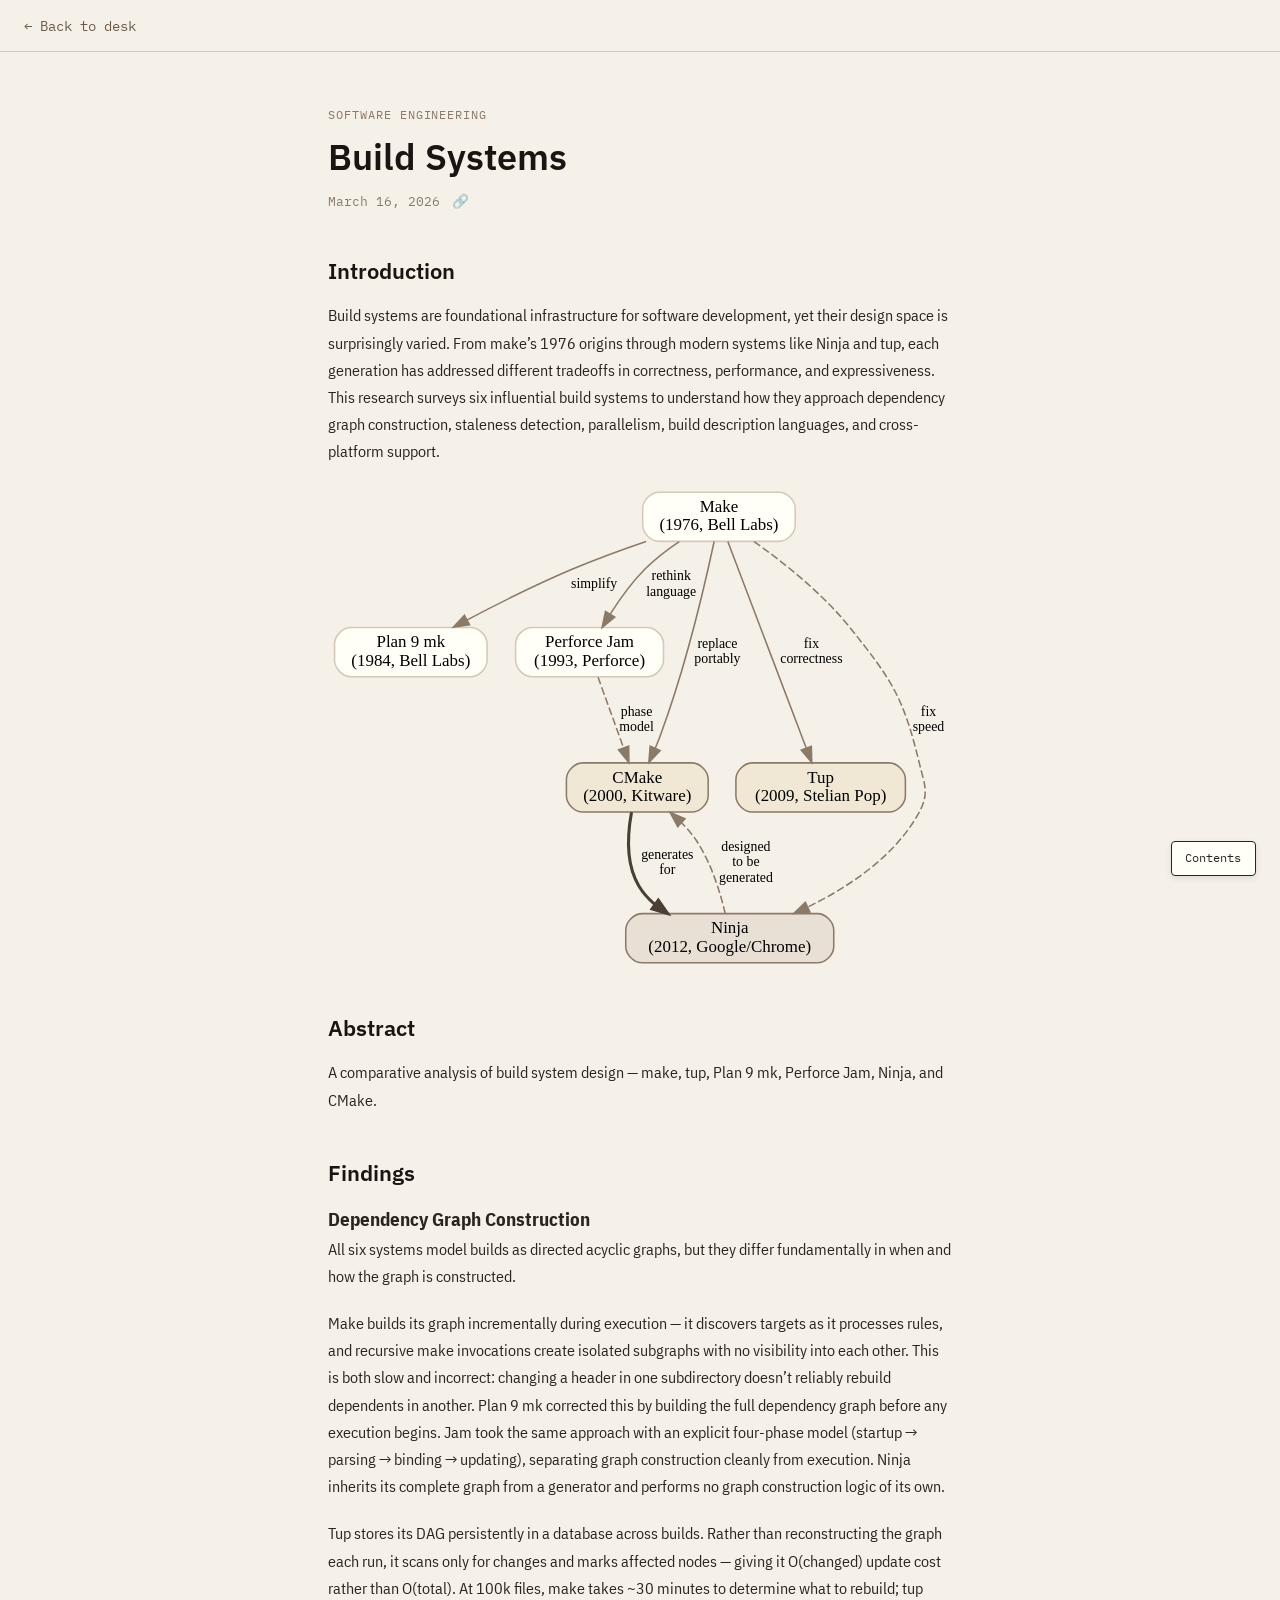
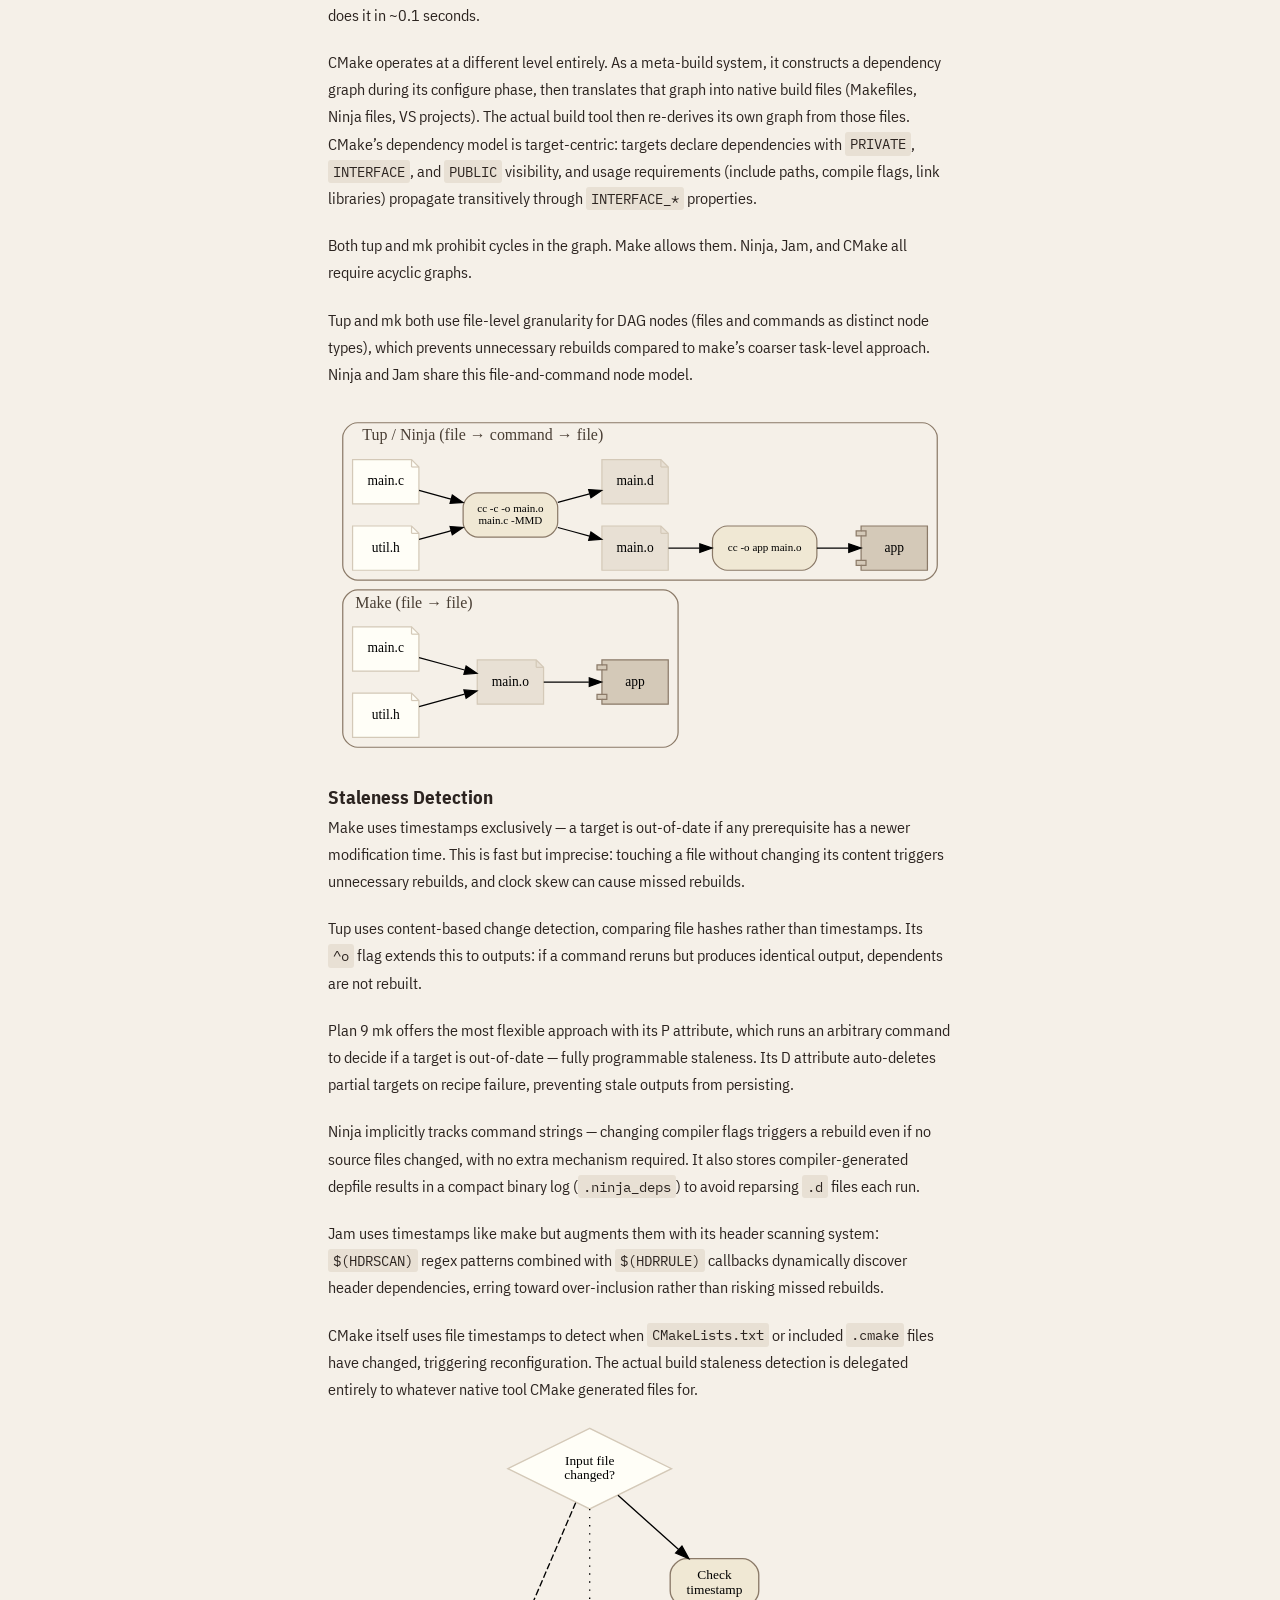
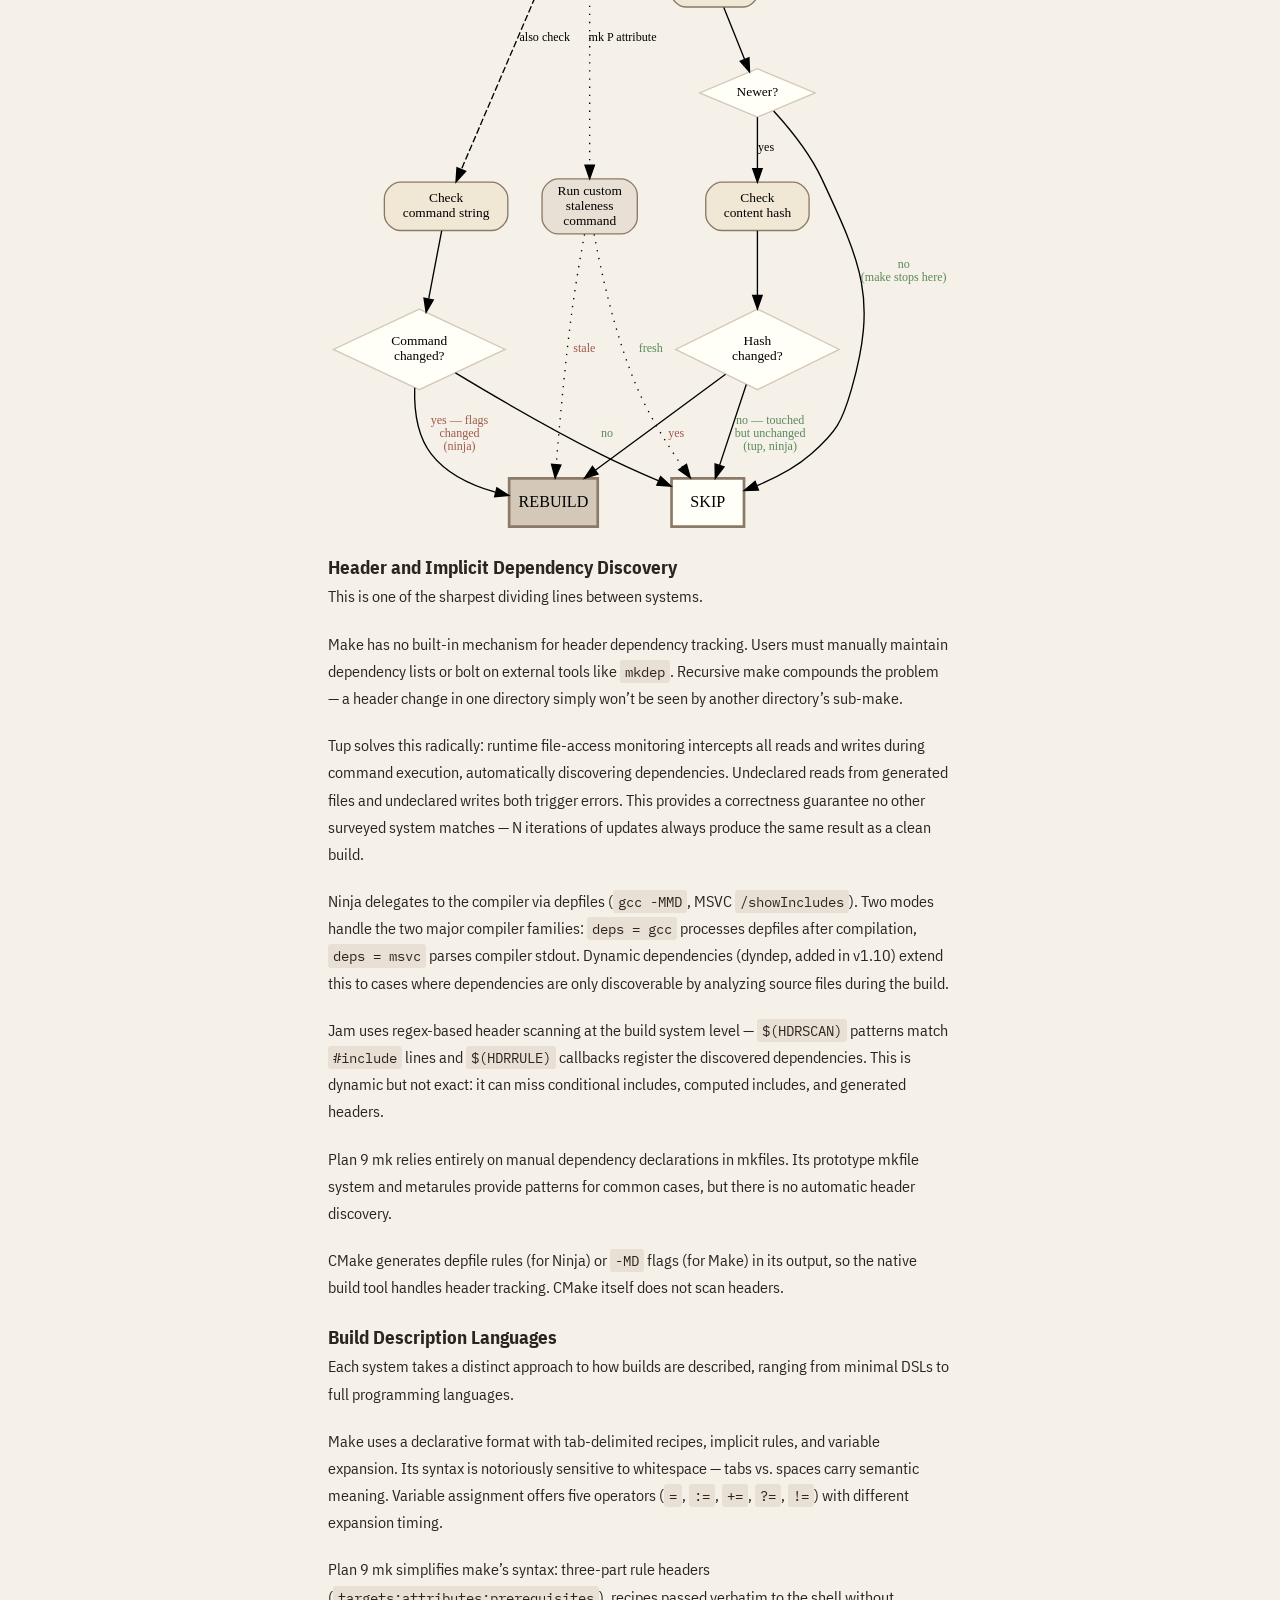
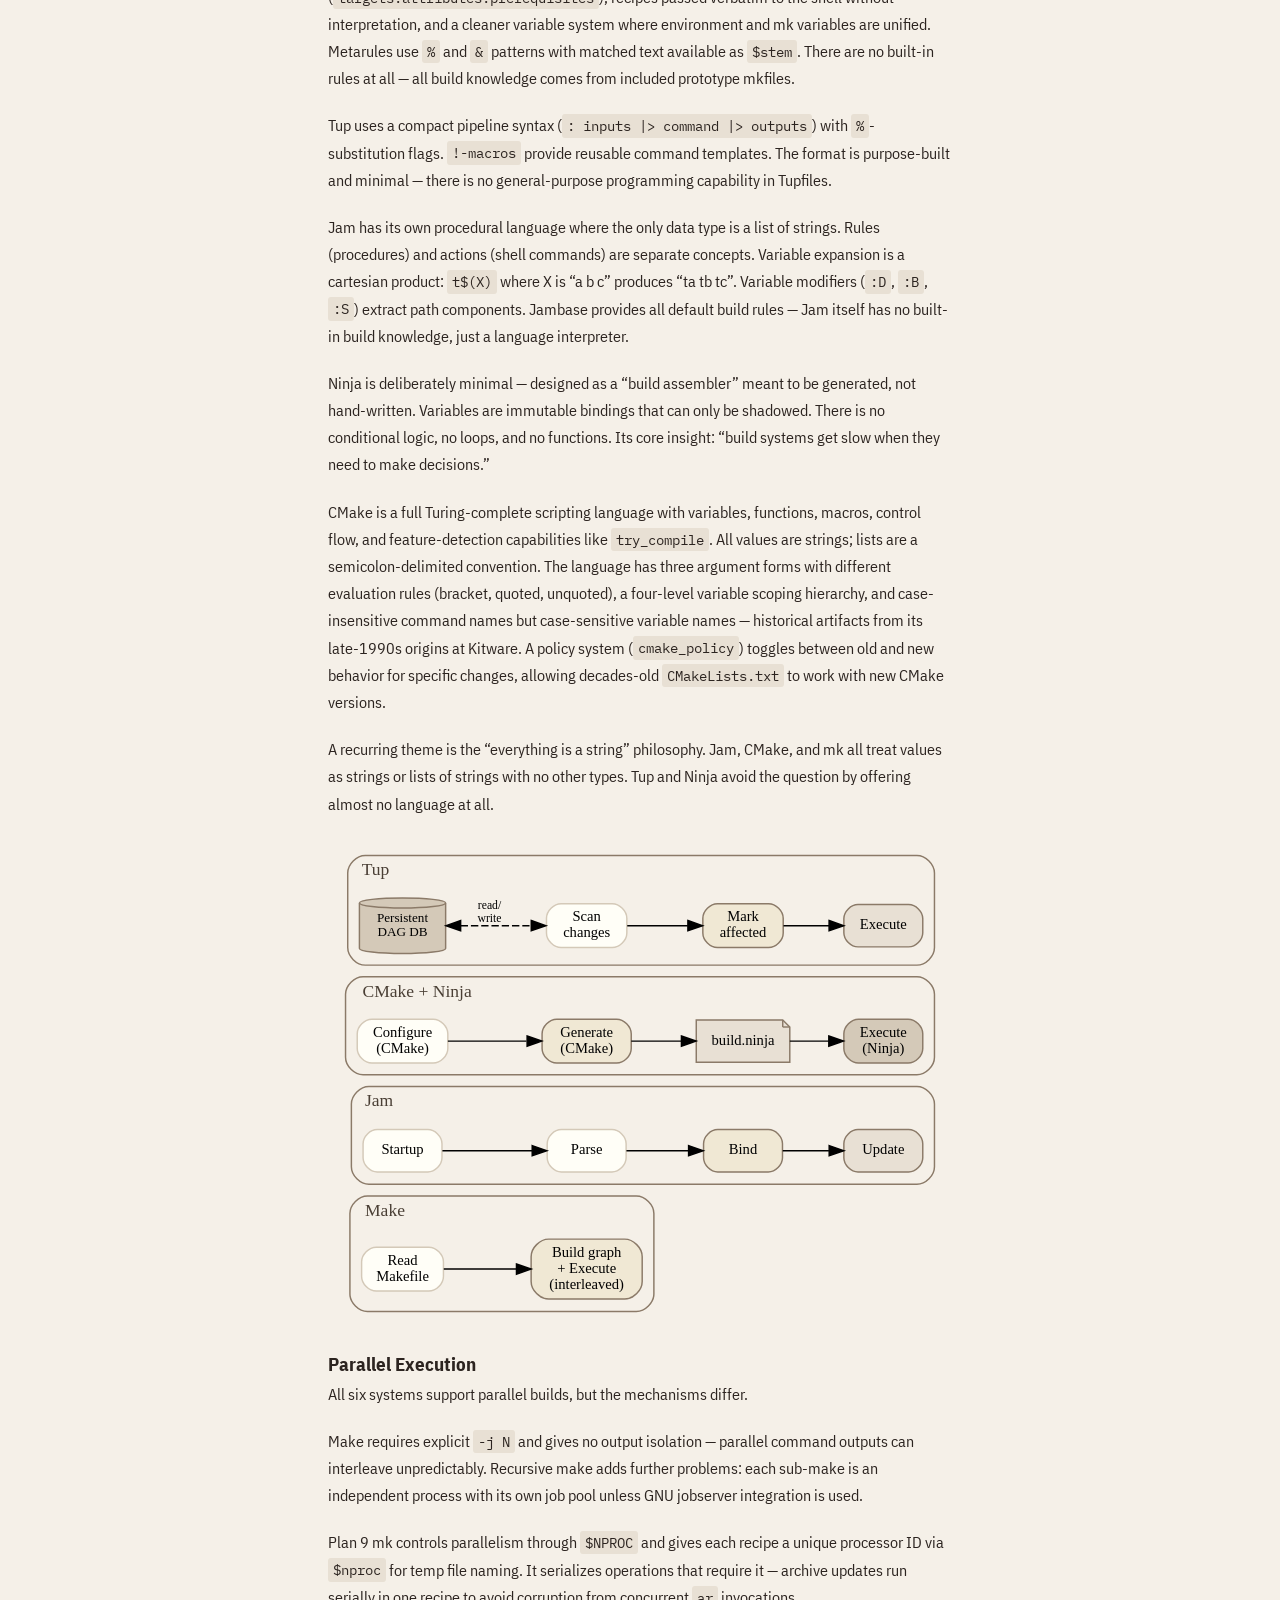
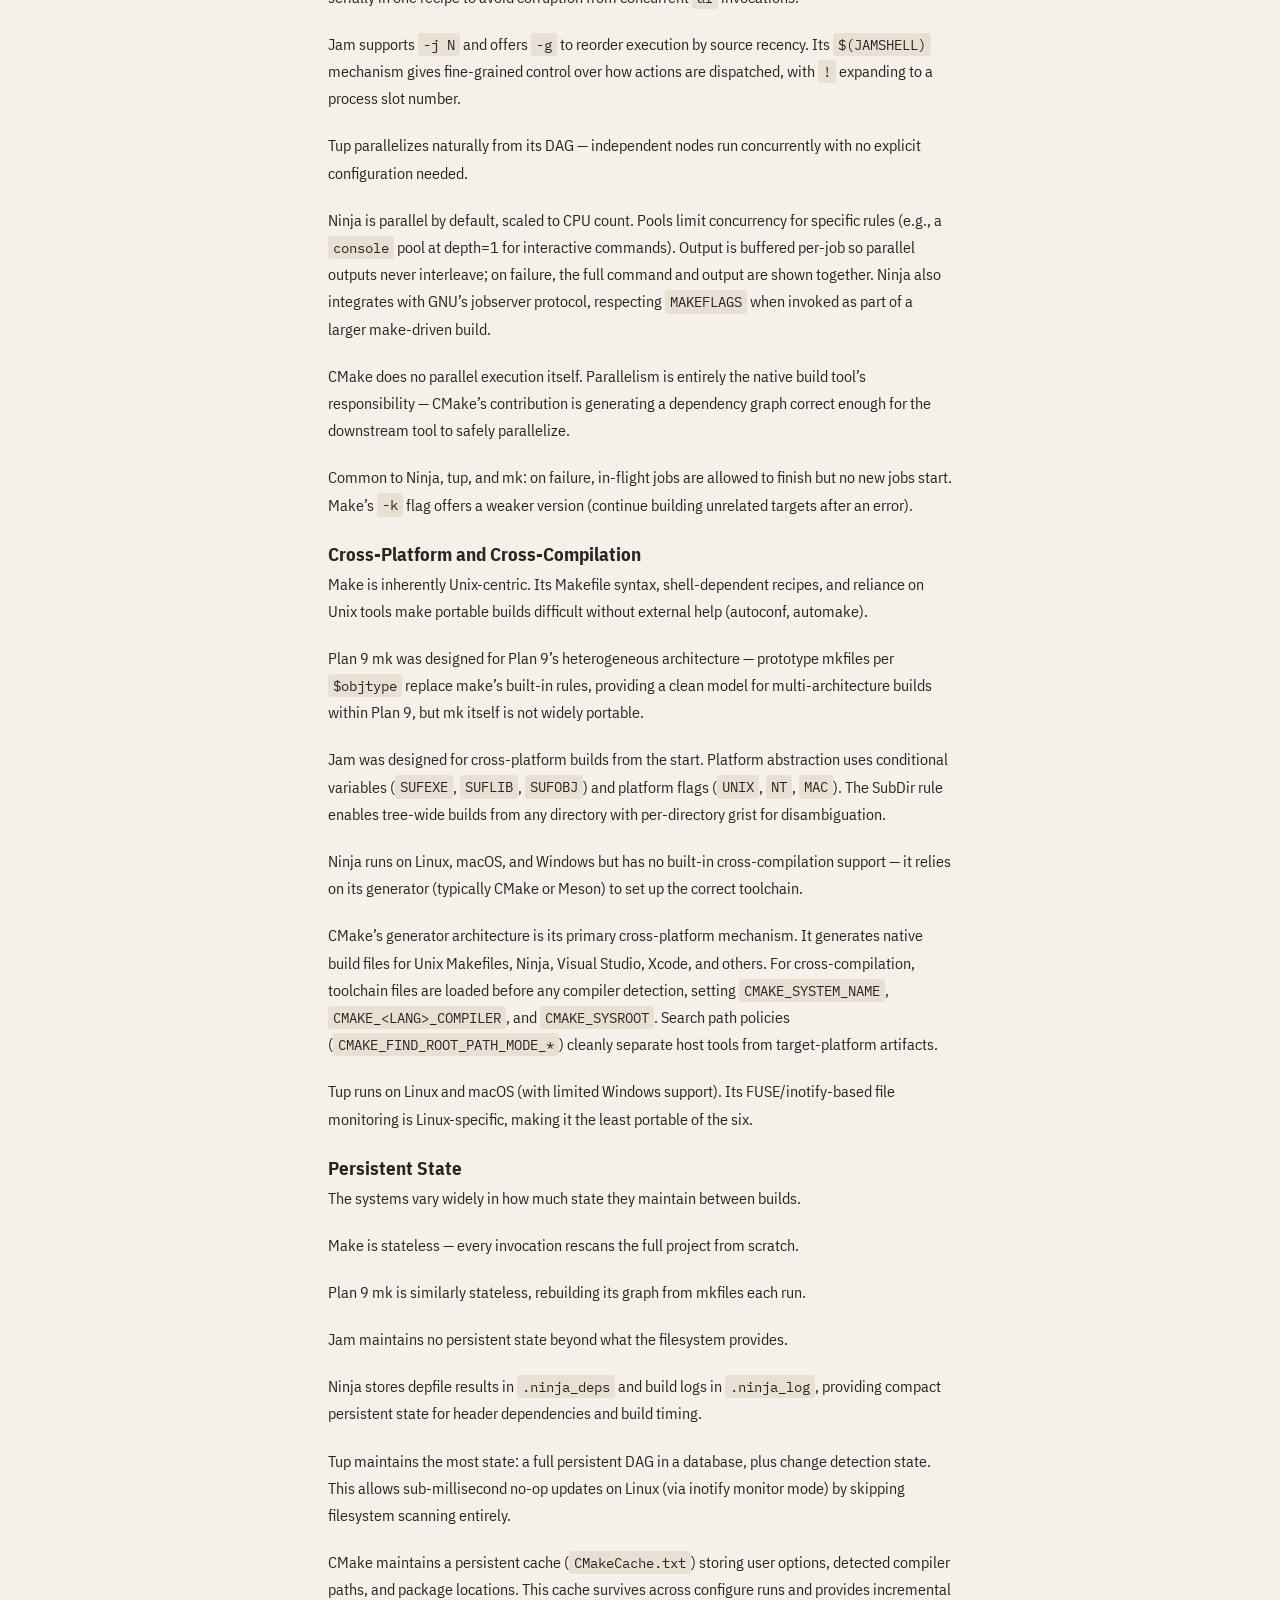
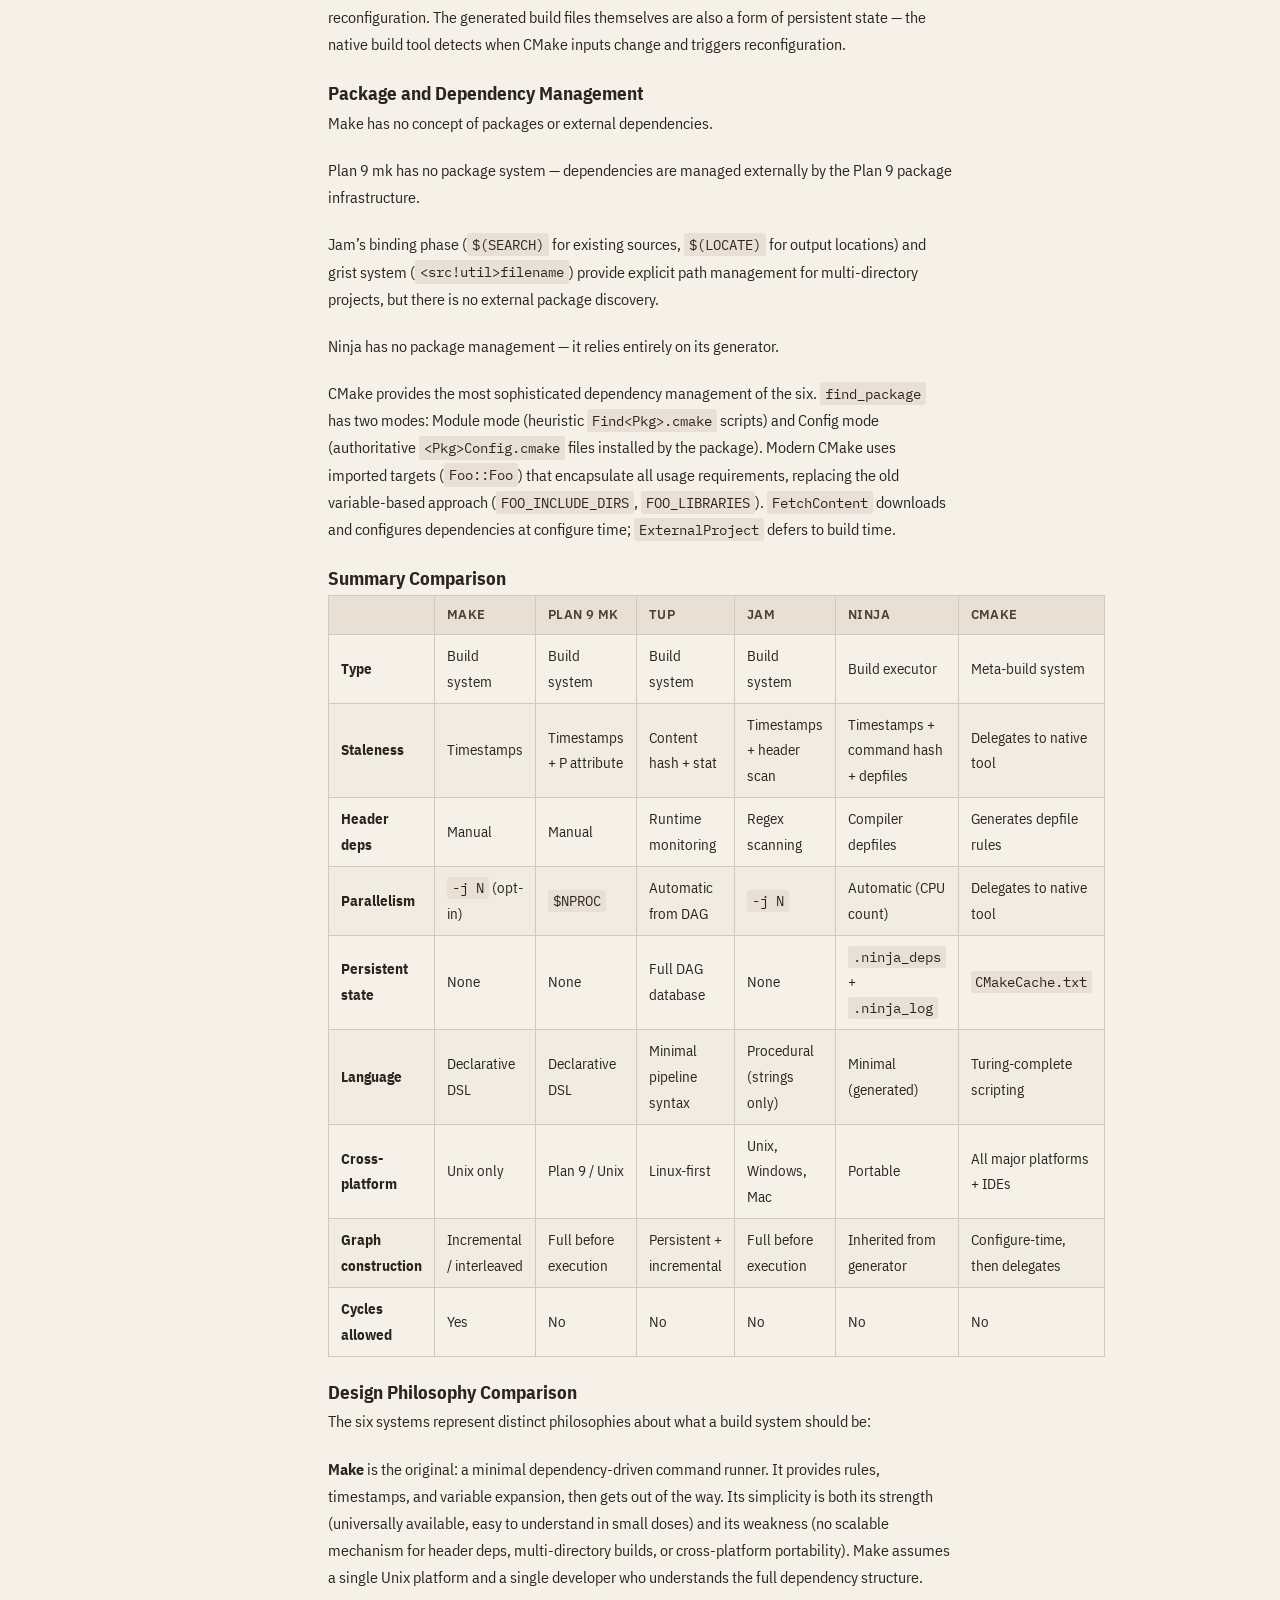
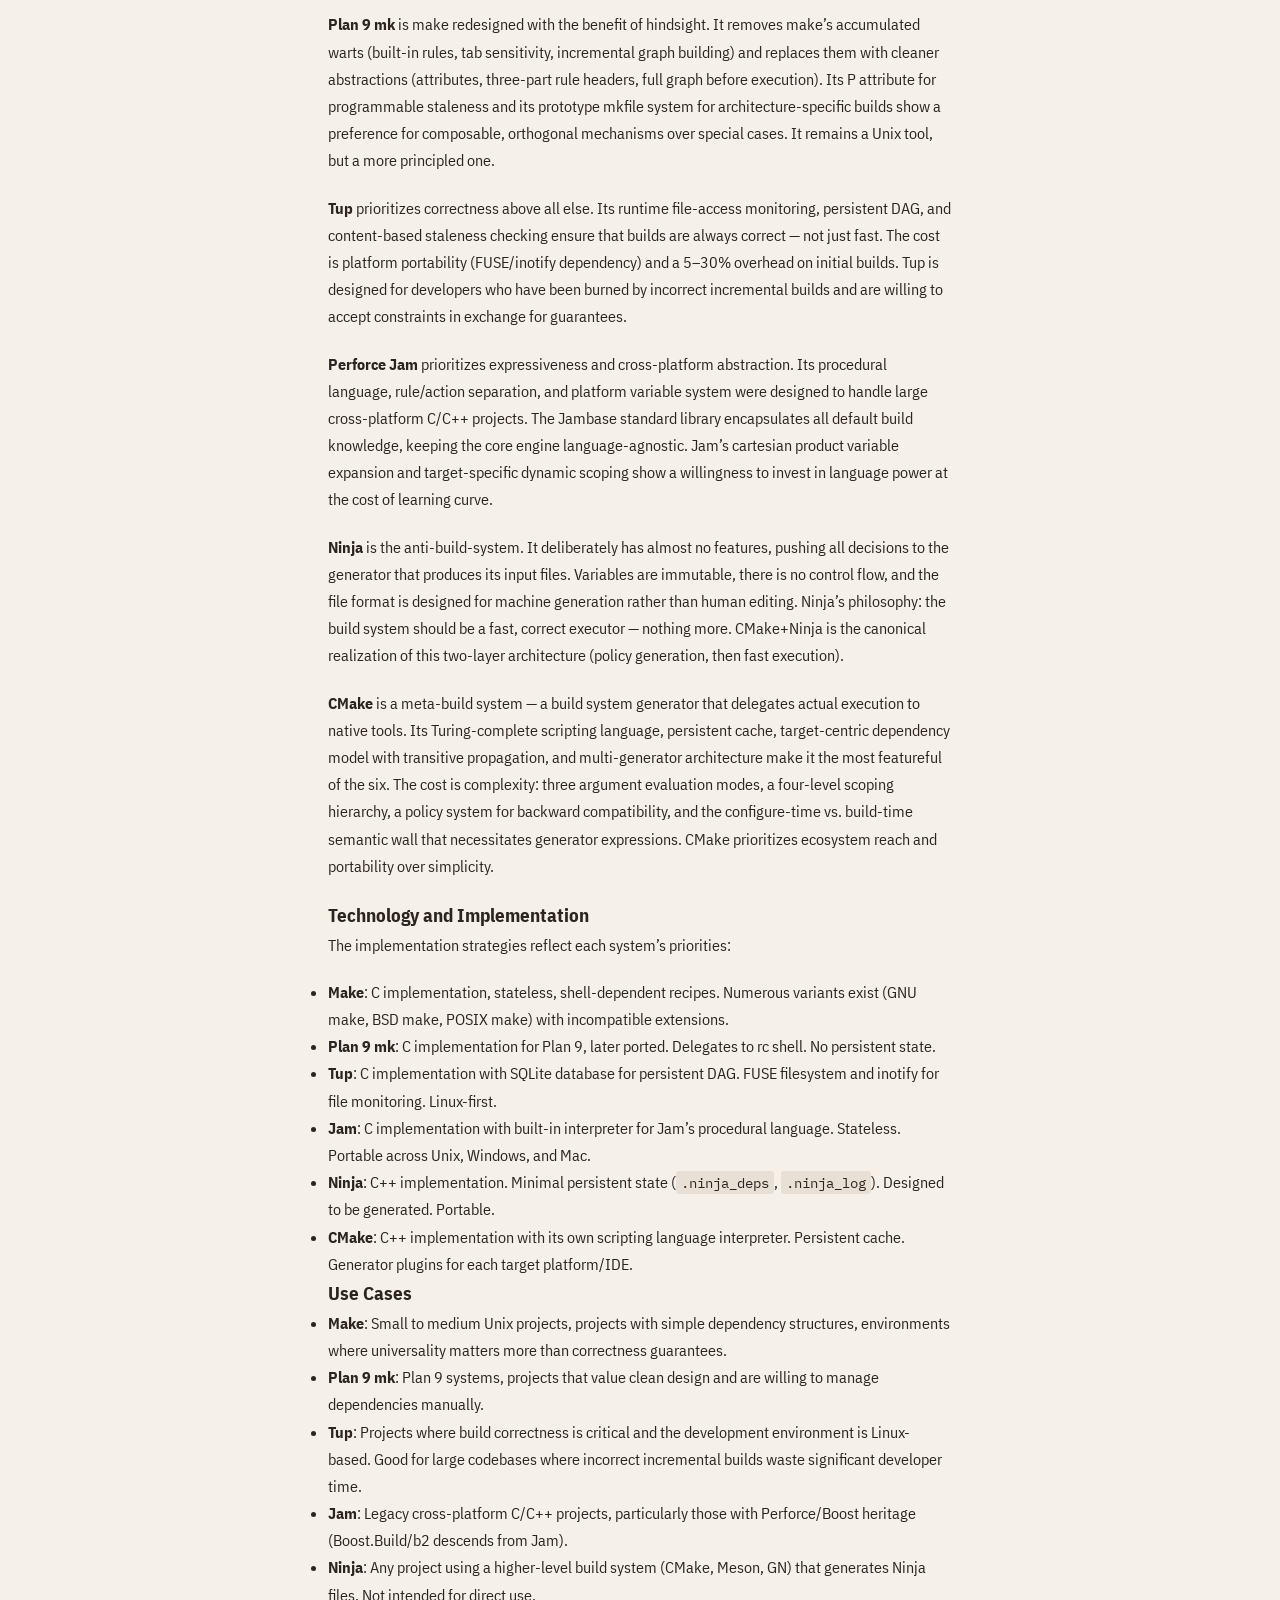
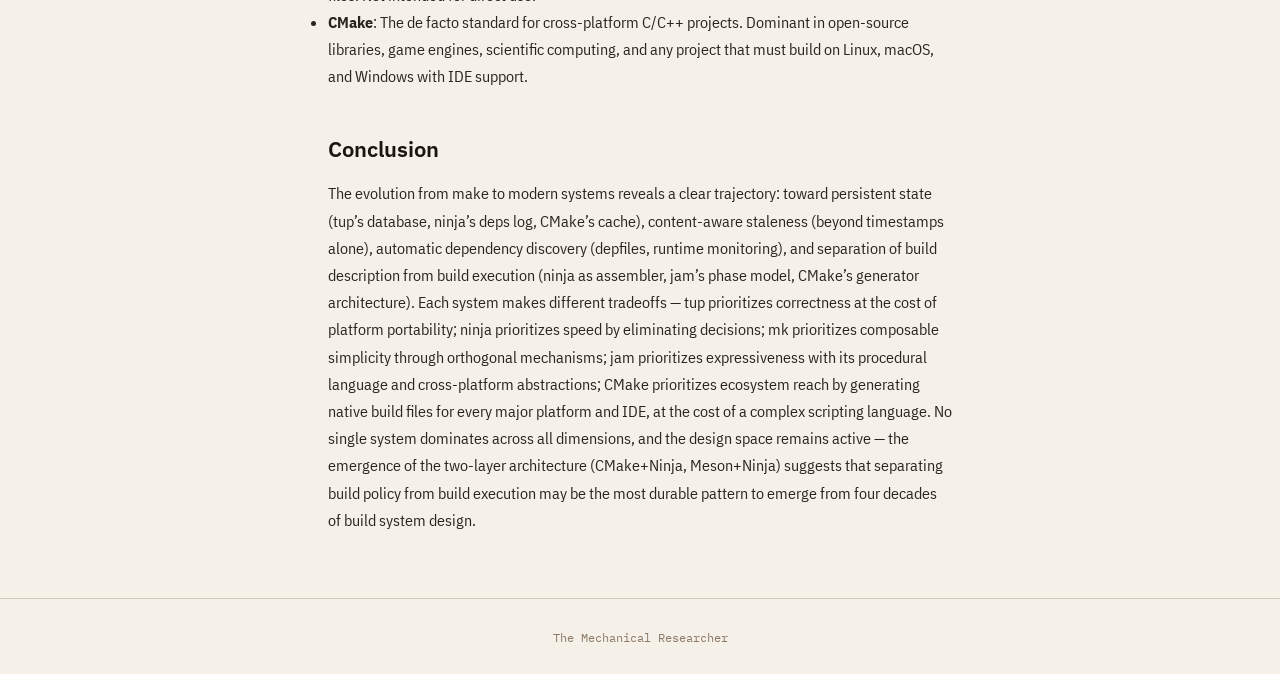
==== commit 518d871a: "deploy: 2026-03-18 02:58:29 UTC" ====
--- a/build-systems/index.html
+++ b/build-systems/index.html
@@ -18,6 +18,7 @@
       <div class="article-meta">
         <time datetime="2026-03-16">March 16, 2026</time>
         <a href="#" class="permalink" title="Copy permalink">&#x1f517;</a>
+        
       </div>
     </header>
     <script>
@@ -236,8 +237,51 @@
 
     </div>
   </article>
+  <input type="checkbox" id="toc-toggle" class="toc-state"><label for="toc-toggle" class="toc-btn">Contents</label><div class="toc-panel"><div class="toc-header"><span>Contents</span><label for="toc-toggle" class="toc-close">&times;</label></div><ul class="toc-list"><li><a href="#introduction">Introduction</a></li><li><a href="#abstract">Abstract</a></li><li><a href="#findings">Findings</a></li><li><a href="#conclusion">Conclusion</a></li></ul></div>
   <footer class="bottom-bar">
     <span class="site-title">The Mechanical Researcher</span>
   </footer>
+  <script>
+    (function() {
+      var toc = document.querySelector('.toc-list');
+      var cb = document.getElementById('toc-toggle');
+      if (toc && cb) toc.addEventListener('click', function() { cb.checked = false; });
+    })();
+  </script>
+  <script>
+    (function() {
+      var body = document.querySelector('.article-body');
+      if (!body) return;
+      body.addEventListener('click', function(e) {
+        var el = e.target;
+        if (el.tagName !== 'IMG' && el.tagName !== 'svg' && !el.closest('svg')) return;
+        if (el.closest('a') || el.closest('pre')) return;
+        var src = el.closest('svg') || el;
+        var overlay = document.createElement('div');
+        overlay.className = 'img-lightbox';
+        var close = document.createElement('button');
+        close.className = 'close-btn';
+        close.textContent = '\u00d7';
+        var clone = src.cloneNode(true);
+        clone.style.cssText = '';
+        clone.removeAttribute('width');
+        clone.removeAttribute('height');
+        overlay.appendChild(clone);
+        document.body.appendChild(close);
+        document.body.appendChild(overlay);
+        function dismiss() {
+          overlay.remove();
+          close.remove();
+        }
+        close.addEventListener('click', dismiss);
+        overlay.addEventListener('click', function(ev) {
+          if (ev.target === overlay) dismiss();
+        });
+        document.addEventListener('keydown', function esc(ev) {
+          if (ev.key === 'Escape') { dismiss(); document.removeEventListener('keydown', esc); }
+        });
+      });
+    })();
+  </script>
 </body>
 </html>
--- a/static/css/article.css
+++ b/static/css/article.css
@@ -93,6 +93,21 @@
   opacity: 1;
 }
 
+.source-zip {
+  font-family: 'IBM Plex Mono', monospace;
+  font-size: 0.8rem;
+  color: #6b5b4a;
+  text-decoration: none;
+  border: 1px solid #2c2420;
+  border-radius: 3px;
+  padding: 0.15rem 0.5rem;
+  background: #fffef7;
+}
+
+.source-zip:hover {
+  background: #f0e8d8;
+}
+
 .article-body h2 {
   font-family: 'IBM Plex Sans', sans-serif;
   font-size: 1.4rem;
@@ -157,11 +172,161 @@
   background: rgba(232, 224, 212, 0.3);
 }
 
-.article-body svg {
+.article-body svg,
+.article-body img {
   display: block;
-  max-width: 100%;
+  width: 100%;
   height: auto;
   margin: 1.25rem auto;
+  cursor: zoom-in;
+}
+
+/* --- Image lightbox --- */
+
+.img-lightbox {
+  position: fixed;
+  inset: 0;
+  z-index: 100;
+  background: rgba(44, 36, 32, 0.85);
+  backdrop-filter: blur(4px);
+  display: flex;
+  align-items: center;
+  justify-content: center;
+  cursor: zoom-out;
+}
+
+.img-lightbox img,
+.img-lightbox svg {
+  max-width: 95vw;
+  max-height: 90vh;
+  width: auto;
+  height: auto;
+  cursor: default;
+}
+
+/* Shared close button style — matches index page grid/info close buttons */
+.close-btn {
+  position: fixed;
+  top: 1rem;
+  right: 1rem;
+  z-index: 110;
+  width: 2.5rem;
+  height: 2.5rem;
+  border-radius: 50%;
+  border: 1px solid #d4c9b8;
+  background: #fffef7;
+  color: #4a3f35;
+  font-size: 1.3rem;
+  line-height: 1;
+  cursor: pointer;
+  display: flex;
+  align-items: center;
+  justify-content: center;
+  box-shadow: 0 2px 8px rgba(0,0,0,0.15);
+}
+
+.close-btn:hover {
+  background: #f0e8d8;
+}
+
+/* --- Table of Contents (checkbox hack, no JS) --- */
+
+.toc-state {
+  display: none;
+}
+
+.toc-btn,
+.toc-close {
+  position: fixed;
+  bottom: 1.5rem;
+  right: 1.5rem;
+  z-index: 20;
+  padding: 0.4rem 0.85rem;
+  font-family: 'IBM Plex Mono', monospace;
+  font-size: 0.75rem;
+  background: #fffef7;
+  color: #2c2420;
+  border: 1px solid #2c2420;
+  border-radius: 4px;
+  cursor: pointer;
+  box-shadow: 0 2px 6px rgba(0,0,0,0.1);
+}
+
+.toc-btn:hover,
+.toc-close:hover {
+  background: #f0e8d8;
+}
+
+/* Hide close label, show open label by default */
+.toc-close {
+  display: none;
+}
+
+/* When checked: hide open label, show close label and panel */
+.toc-state:checked ~ .toc-btn {
+  display: none;
+}
+
+.toc-state:checked ~ .toc-close {
+  display: block;
+  border-radius: 50%;
+  padding: 0;
+  width: 1.5rem;
+  height: 1.5rem;
+  font-size: 0.9rem;
+  line-height: 1;
+  text-align: center;
+}
+
+.toc-panel {
+  position: fixed;
+  bottom: 1.5rem;
+  right: 1.5rem;
+  z-index: 19;
+  max-width: 20rem;
+  max-height: 70vh;
+  overflow-y: auto;
+  background: #fffef7;
+  border: 1px solid #2c2420;
+  border-radius: 4px;
+  box-shadow: 0 2px 12px rgba(0,0,0,0.15);
+  display: none;
+}
+
+.toc-state:checked ~ .toc-panel {
+  display: block;
+}
+
+.toc-header {
+  padding: 0.5rem 0.75rem;
+  border-bottom: 1px solid #d4c9b8;
+}
+
+.toc-header span {
+  font-family: 'IBM Plex Mono', monospace;
+  font-size: 0.75rem;
+  color: #8b7a68;
+  text-transform: uppercase;
+  letter-spacing: 0.05em;
+}
+
+.toc-list {
+  list-style: none;
+  padding: 0.5rem 0;
+}
+
+.toc-list a {
+  display: block;
+  padding: 0.3rem 0.75rem;
+  font-family: 'IBM Plex Sans Condensed', sans-serif;
+  font-size: 0.85rem;
+  color: #4a3f35;
+  text-decoration: none;
+}
+
+.toc-list a:hover {
+  background: #f0e8d8;
+  color: #1a1512;
 }
 
 .bottom-bar {
@@ -176,3 +341,39 @@
   font-size: 0.75rem;
   color: #8b7a68;
 }
+
+/* --- Mobile adjustments --- */
+
+@media (max-width: 600px) {
+  .research-article {
+    margin: 1.5rem auto;
+    padding: 0 1rem;
+  }
+
+  .research-article h1 {
+    font-size: 1.5rem;
+  }
+
+  .article-body h2 {
+    font-size: 1.15rem;
+    margin-top: 1.75rem;
+  }
+
+  .article-body pre {
+    padding: 0.75rem;
+    font-size: 0.8em;
+  }
+
+  .article-body table {
+    font-size: 0.8em;
+  }
+
+  .article-body th,
+  .article-body td {
+    padding: 0.35rem 0.5rem;
+  }
+
+  .top-bar {
+    padding: 0.5rem 1rem;
+  }
+}
